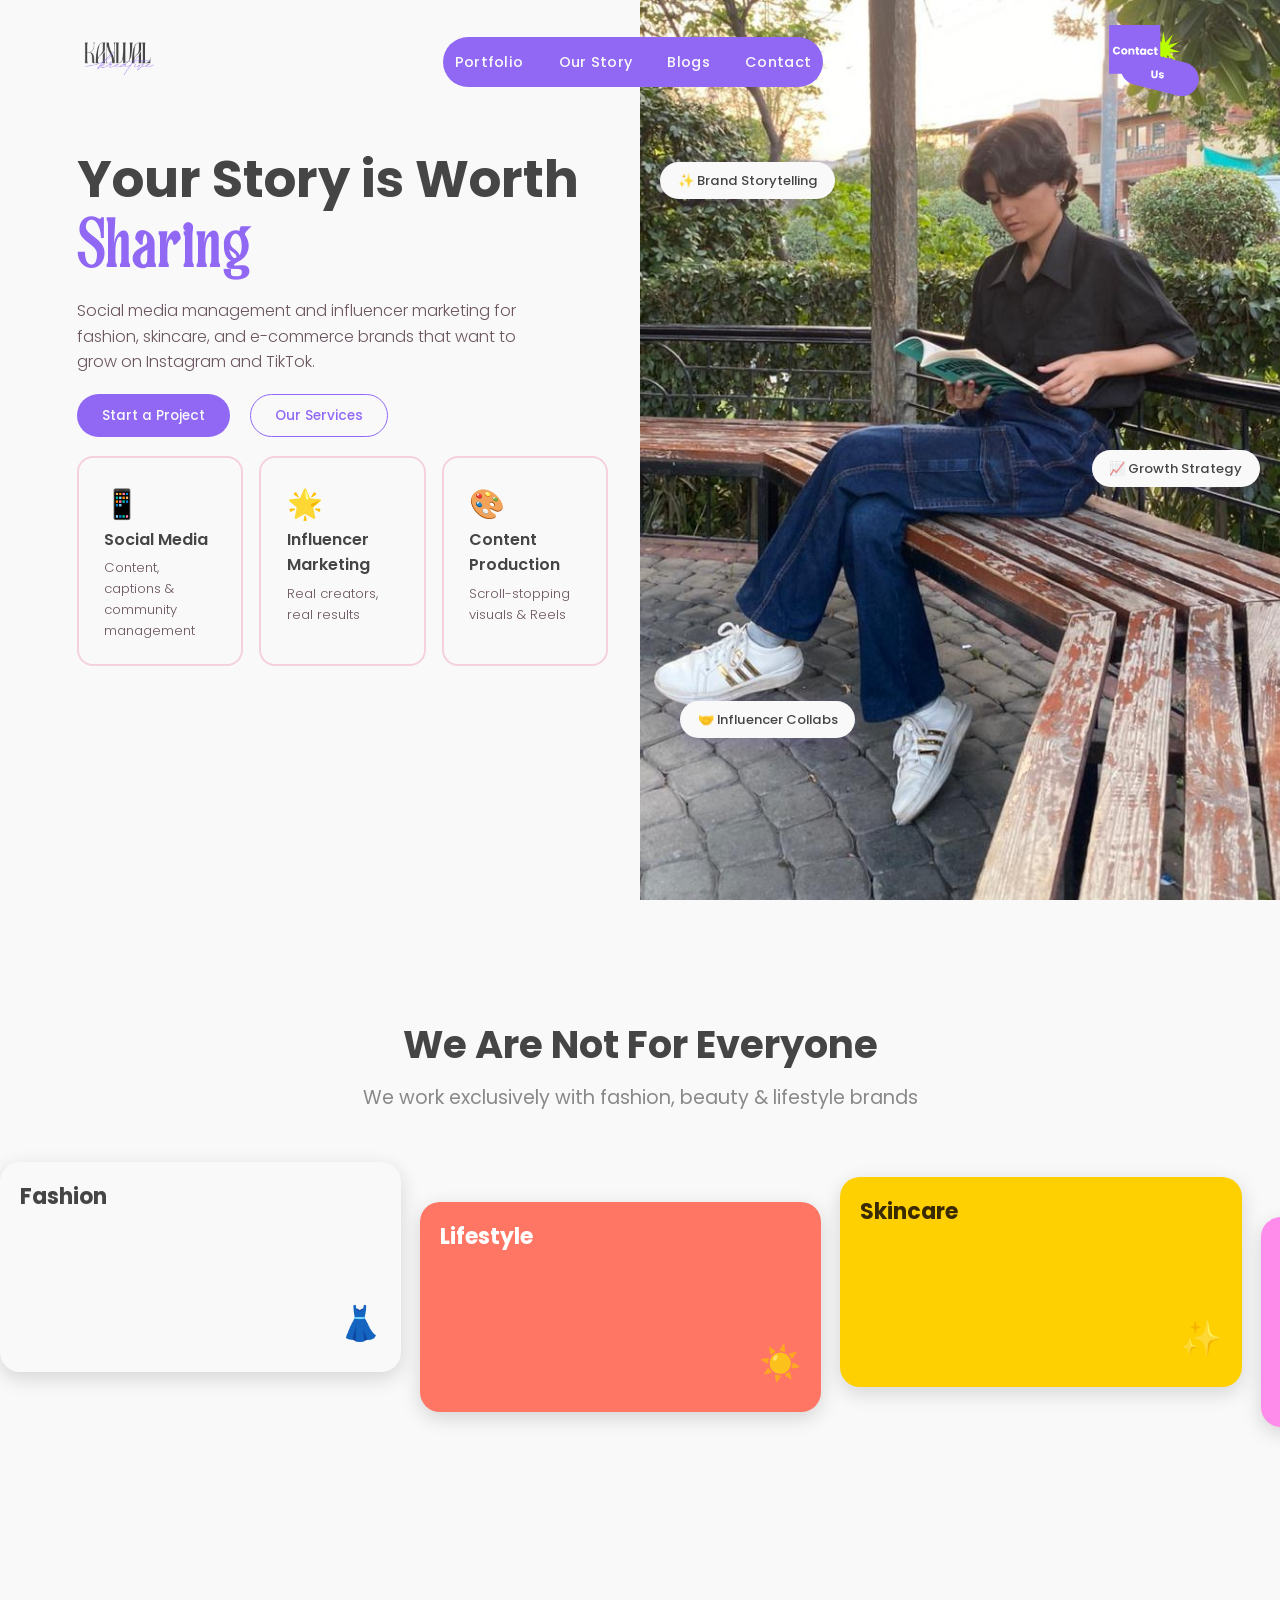
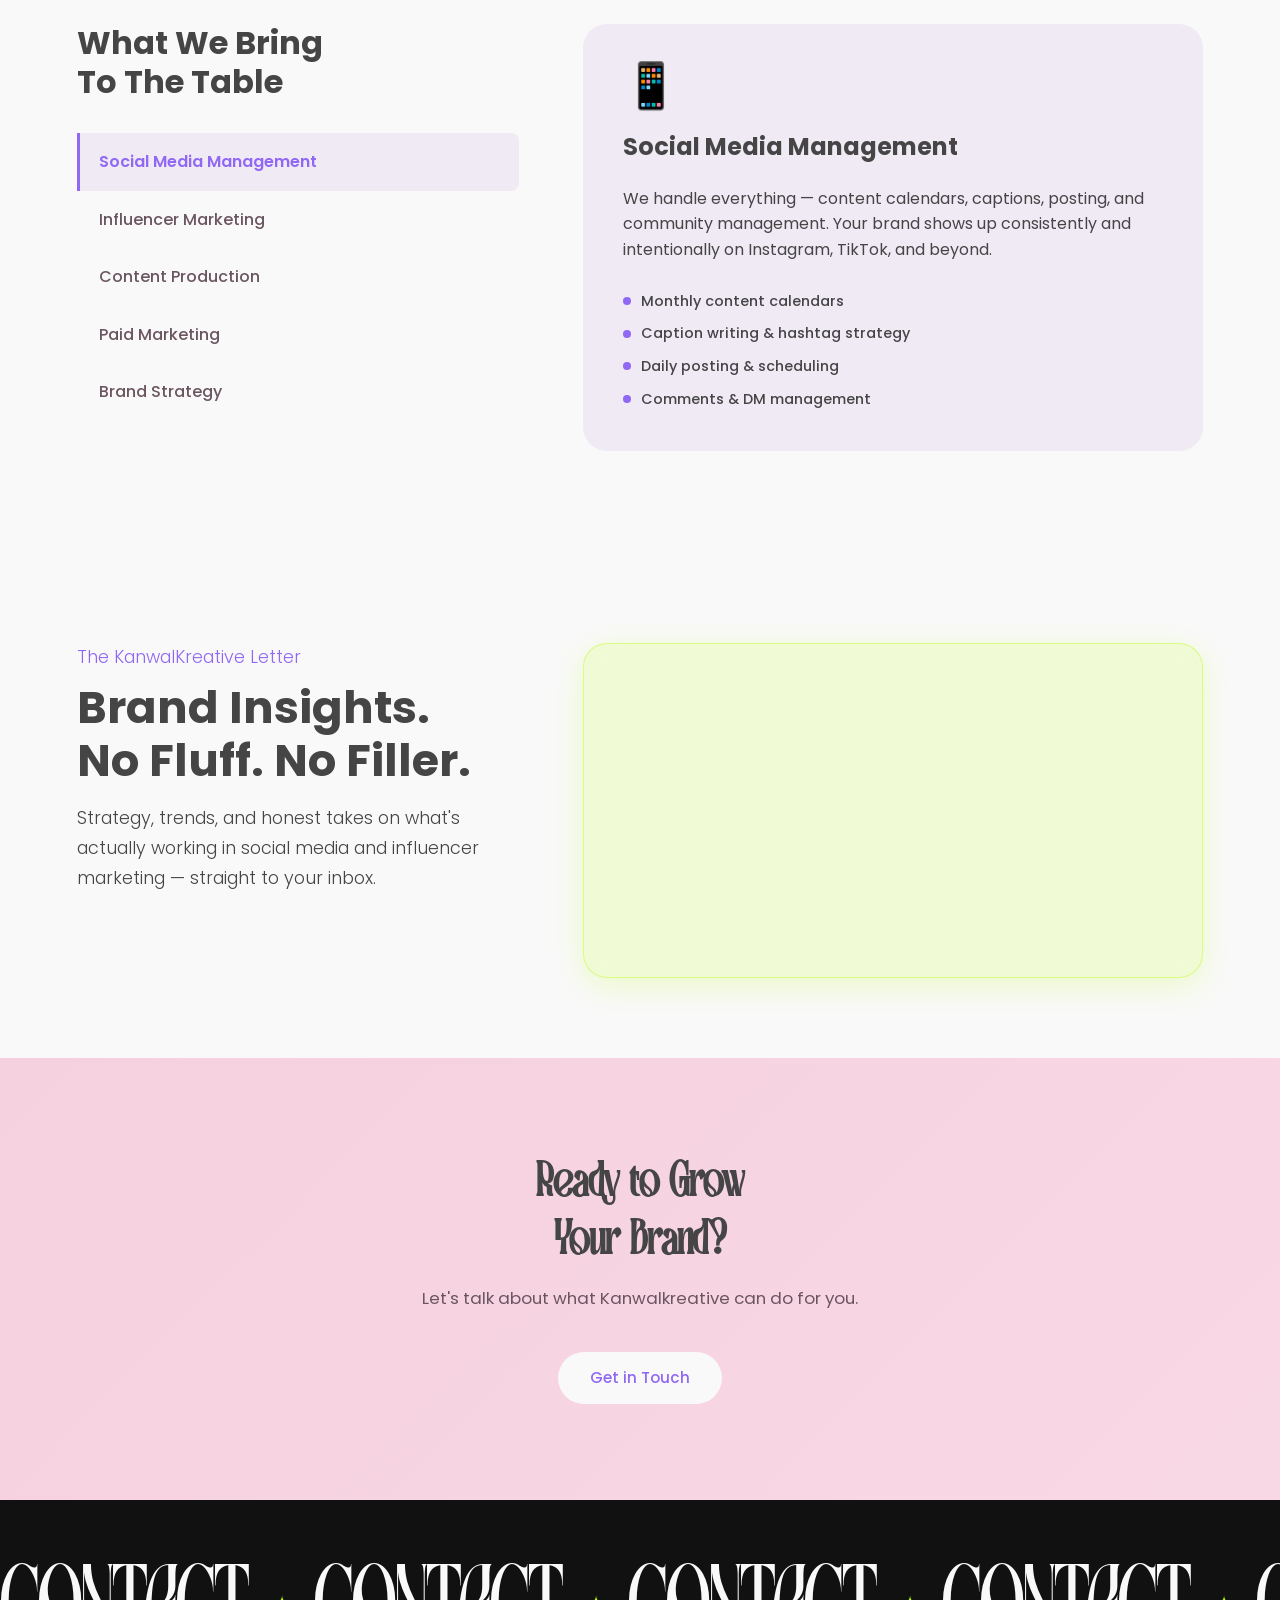
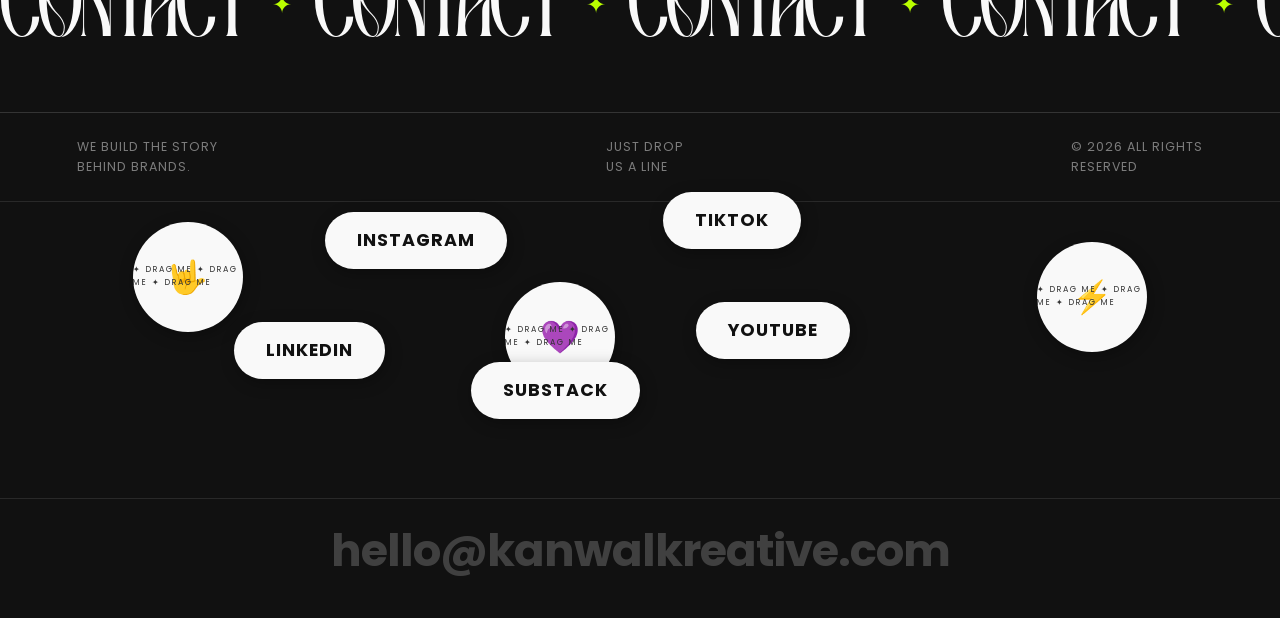
==== homepage.html @ 7fcc267e "Replace inline script with external main.js Removed inline script for handling service item clicks a" ====
<!DOCTYPE html>
<html lang="en">
<head>
  <meta charset="UTF-8" />
  <meta name="viewport" content="width=device-width, initial-scale=1.0" />
  <title>Kanwalkreative — Social Media & Influencer Marketing</title>
  <link rel="icon" type="image/svg+xml" href="kanwal favicon.svg">
  <link href="https://fonts.googleapis.com/css2?family=Poppins:wght@400;600;700&display=swap" rel="stylesheet" />
  <link href="https://fonts.googleapis.com/css2?family=Nunito:wght@400;600;700&display=swap" rel="stylesheet" />
  <link rel="stylesheet" href="style.css">
</head>
<body>

  <!-- NAV -->
  <nav>
  <a href="#" class="logo"><img src="navbarlogo2.png" alt="Kanwalkreative" style="height: 80px;"></a>
  <ul>
    <li><a href="#portfolio">Portfolio</a></li>
    <li><a href="#story">Our Story</a></li>
    <li><a href="#blogs">Blogs</a></li>
    <li><a href="#contact">Contact</a></li>
  </ul>
  <a href="#contact" class="logo-btn">
  <img src="Group 3.svg" alt="Let's Talk" style="height: 75px;">
</a>
</nav>
 <!-- HERO -->
<section class="hero">
  <div class="hero-text">
    <h1 style="font-family: 'Poppins', sans-serif;">Your Story is Worth
      <em style="font-family: 'Famog', serif; font-style: normal; color: var(--purple);">Sharing</em>
    </h1>
    <p>Social media management and influencer marketing for fashion, skincare, and e-commerce brands that want to grow on Instagram and TikTok.</p>
    <a href="#contact" class="btn-hero">Start a Project</a>
    <a href="#services" class="btn-ghost">Our Services</a>

    <!-- Feature Cards -->
    <div class="hero-cards">
      <div class="hero-card">
        <span class="hero-card-icon">📱</span>
        <h4>Social Media</h4>
        <p>Content, captions & community management</p>
      </div>
      <div class="hero-card">
        <span class="hero-card-icon">🌟</span>
        <h4>Influencer Marketing</h4>
        <p>Real creators, real results</p>
      </div>
      <div class="hero-card">
        <span class="hero-card-icon">🎨</span>
        <h4>Content Production</h4>
        <p>Scroll-stopping visuals & Reels</p>
      </div>
    </div>
  </div>

  <div class="hero-visual">
    <img src="webbannerimag.jpeg" alt="Kanwalkreative" class="hero-img">
    <div class="floating-tag tag-1">✨ Brand Storytelling</div>
    <div class="floating-tag tag-2">📈 Growth Strategy</div>
    <div class="floating-tag tag-3">🤝 Influencer Collabs</div>
  </div>
</section>
  <!-- Industries -->
<section class="industries" id="industries">
  <h2 class="ind-title">We Are Not For Everyone</h2>
  <p class="ind-sub">We work exclusively with fashion, beauty & lifestyle brands</p>
  <div class="fan">
  <div class="fan-track">
    <div class="sc s1"><div class="sc-name">Fashion</div><div class="sc-icon">👗</div></div>
    <div class="sc s2"><div class="sc-name">Lifestyle</div><div class="sc-icon">☀️</div></div>
    <div class="sc s3"><div class="sc-name">Skincare</div><div class="sc-icon">✨</div></div>
    <div class="sc s4"><div class="sc-name">DTC Brands</div><div class="sc-icon">🏷️</div></div>
    <div class="sc s5"><div class="sc-name">Haircare</div><div class="sc-icon">💇</div></div>
    <div class="sc s6"><div class="sc-name">E-Commerce</div><div class="sc-icon">🛍️</div></div>
    <div class="sc s7"><div class="sc-name">Wellness</div><div class="sc-icon">🧴</div></div>
  </div>
  <div class="fan-track" aria-hidden="true">
    <div class="sc s1"><div class="sc-name">Fashion</div><div class="sc-icon">👗</div></div>
    <div class="sc s2"><div class="sc-name">Lifestyle</div><div class="sc-icon">☀️</div></div>
    <div class="sc s3"><div class="sc-name">Skincare</div><div class="sc-icon">✨</div></div>
    <div class="sc s4"><div class="sc-name">DTC Brands</div><div class="sc-icon">🏷️</div></div>
    <div class="sc s5"><div class="sc-name">Haircare</div><div class="sc-icon">💇</div></div>
    <div class="sc s6"><div class="sc-name">E-Commerce</div><div class="sc-icon">🛍️</div></div>
    <div class="sc s7"><div class="sc-name">Wellness</div><div class="sc-icon">🧴</div></div>
  </div>
</div>
</section>
  <section class="services" id="services">
  <div class="services-inner">

    <!-- LEFT: service list -->
    <div class="srv-list">
      <h2 class="srv-heading">What We Bring<br/>To The Table</h2>
      <ul>
        <li class="srv-item active" data-target="s-social">Social Media Management</li>
        <li class="srv-item" data-target="s-influencer">Influencer Marketing</li>
        <li class="srv-item" data-target="s-content">Content Production</li>
        <li class="srv-item" data-target="s-paid">Paid Marketing</li>
        <li class="srv-item" data-target="s-strategy">Brand Strategy</li>
      </ul>
    </div>

    <!-- RIGHT: service details -->
    <div class="srv-detail-wrap">

      <div class="srv-detail active" id="s-social">
        <span class="srv-icon">📱</span>
        <h3>Social Media Management</h3>
        <p>We handle everything — content calendars, captions, posting, and community management. Your brand shows up consistently and intentionally on Instagram, TikTok, and beyond.</p>
        <ul class="srv-bullets">
          <li>Monthly content calendars</li>
          <li>Caption writing & hashtag strategy</li>
          <li>Daily posting & scheduling</li>
          <li>Comments & DM management</li>
        </ul>
      </div>

      <div class="srv-detail" id="s-influencer">
        <span class="srv-icon">🌟</span>
        <h3>Influencer Marketing</h3>
        <p>We don't just find influencers — we find the right ones. Every creator we connect you with has an engaged audience that actually buys. No vanity metrics, no wasted budget.</p>
        <ul class="srv-bullets">
          <li>Influencer research & vetting</li>
          <li>Outreach & negotiation</li>
          <li>Campaign scripting & briefing</li>
          <li>Performance tracking</li>
        </ul>
      </div>

      <div class="srv-detail" id="s-content">
        <span class="srv-icon">🎨</span>
        <h3>Content Production</h3>
        <p>Scroll-stopping visuals, Reels, and graphics — made for the platform, not just the feed. We produce content that looks like your brand and performs like a strategy.</p>
        <ul class="srv-bullets">
          <li>Reels & short-form video</li>
          <li>Graphic design & carousels</li>
          <li>Brand photography direction</li>
          <li>UGC coordination</li>
        </ul>
      </div>

      <div class="srv-detail" id="s-paid">
        <span class="srv-icon">📈</span>
        <h3>Paid Marketing</h3>
        <p>We run Meta and TikTok ads that convert — not just reach. From ad creative to targeting to reporting, every dirham you spend is working toward a result.</p>
        <ul class="srv-bullets">
          <li>Meta & TikTok ad campaigns</li>
          <li>Ad creative & copywriting</li>
          <li>Audience targeting & retargeting</li>
          <li>Monthly performance reports</li>
        </ul>
      </div>

      <div class="srv-detail" id="s-strategy">
        <span class="srv-icon">🧭</span>
        <h3>Brand Strategy</h3>
        <p>Before content, before campaigns — there's a story. We help you define your positioning, voice, and visual identity so everything you put out is building something bigger.</p>
        <ul class="srv-bullets">
          <li>Brand voice & tone guide</li>
          <li>Positioning & messaging</li>
          <li>Competitor & market research</li>
          <li>Content pillars & strategy doc</li>
        </ul>
      </div>

    </div>
  </div>
</section>

<!-- SUBSCRIBE -->
<section class="subscribe-section">
  <div class="subscribe-inner">
    <div class="subscribe-text">
      <p class="section-label" style="color: var(--purple);">The KanwalKreative Letter</p>
      <h2>Brand Insights.<br/>No Fluff. No Filler.</h2>
      <p>Strategy, trends, and honest takes on what's actually working in social media and influencer marketing — straight to your inbox.</p>
    </div>
    <div class="subscribe-embed">
      <iframe src="https://sadiazubair.substack.com/embed" 
        width="100%" 
        height="200"
        style="border: none; background: transparent; zoom: 1.15;"
        frameborder="0" 
        scrolling="no">
</iframe>
    </div>
  </div>
</section>
  <!-- CTA -->
  <section class="cta-section" id="contact">
    <h2>Ready to Grow<br/>Your Brand?</h2>
    <p>Let's talk about what Kanwalkreative can do for you.</p>
    <a href="mailto:hello@kanwalkreative.com" class="btn-primary">Get in Touch</a>
  </section>

  <!-- FOOTER -->
  <footer class="footer-new">

  <!-- Scrolling marquee heading -->
  <div class="footer-marquee">
    <div class="footer-marquee-track">
      <span>CONTACT</span><span class="star">✦</span>
      <span>CONTACT</span><span class="star">✦</span>
      <span>CONTACT</span><span class="star">✦</span>
      <span>CONTACT</span><span class="star">✦</span>
      <span>CONTACT</span><span class="star">✦</span>
      <span>CONTACT</span><span class="star">✦</span>
    </div>
  </div>

  <!-- Divider row -->
  <div class="footer-meta">
    <p>We build the story<br/>behind brands.</p>
    <p>Just drop<br/>us a line</p>
    <p>© 2026 All Rights<br/>Reserved</p>
  </div>

  <!-- Draggable stickers + social pills -->
  <div class="footer-stickers">

    <div class="sticker sticker-round drag" style="left: 5%; top: 20px;">
      <div class="sticker-ring">✦ Drag me ✦ Drag me ✦ Drag me</div>
      <span>🤟</span>
    </div>

    <div class="sticker sticker-round drag" style="left: 38%; top: 80px;">
      <div class="sticker-ring">✦ Drag me ✦ Drag me ✦ Drag me</div>
      <span>💜</span>
    </div>

    <div class="sticker sticker-round drag" style="right: 5%; top: 40px;">
      <div class="sticker-ring">✦ Drag me ✦ Drag me ✦ Drag me</div>
      <span>⚡</span>
    </div>

    <div class="sticker sticker-pill drag" style="left: 22%; top: 10px;">Instagram</div>
    <div class="sticker sticker-pill drag" style="left: 52%; top: -10px;">TikTok</div>
    <div class="sticker sticker-pill drag" style="left: 14%; top: 120px;">LinkedIn</div>
    <div class="sticker sticker-pill drag" style="left: 55%; top: 100px;">YouTube</div>
    <div class="sticker sticker-pill drag" style="left: 35%; top: 160px;">Substack</div>

  </div>

  <!-- Big email -->
  <div class="footer-email">
    <a href="mailto:hello@kanwalkreative.com">hello@kanwalkreative.com</a>
  </div>

</footer>

</body>
 <script src="main.js"></script>
</body>
</html>
---- style.css ----
@font-face {
  font-family: 'Famog';
  src: url('famogdemoregular-q2mov.otf') format('opentype');
}

@font-face {
  font-family: 'Beautifully';
  src: url('Beautiful-BF67a07d54ccbeb.otf') format('opentype');
}
*, *::before, *::after { box-sizing: border-box; margin: 0; padding: 0; }

    :root {
  --purple:  #9068f4;
  --white:   #f9f9f9;
  --black:   #454546;
  --green:   #baff00;
  --orange:  #ff7665;
  --pink:    #ff8ceb;
  --yellow:  #fecf01;
  --blush:   #f5d0de;
  --mid:     #6B5560;
  --ink:     #454546;
  --mist: #f0eaf5;
}

    html { scroll-behavior: smooth; }

    body {
      font-family: 'Poppins', sans-serif;
      background: var(--white);
      color: var(--ink);
      font-size: 16px;
      line-height: 1.6;
    }

    /* NAV */
  nav {
  background: transparent;
  backdrop-filter: none;
  border-bottom: none;
  position: absolute;
  width: 100%;
  z-index: 100;
  display: flex;
  align-items: center;
  justify-content: space-between;
  padding: 1rem 6vw;
}
  nav ul {
  list-style: none;
  display: flex;
  gap: 2.2rem;
  background: var(--purple);
  border:none;
  border-radius: 999px;
  padding: 12px 12px;
}
    nav ul a {
      text-decoration: none;
      color: var(--white);
      font-size: 0.9rem;
      font-weight: 500;
      letter-spacing: 0.3px;
      transition: color 0.2s;
    }

    nav ul a:hover { color: var(--green); }

    .btn-primary {
      display: inline-block;
      background: var(--white);
      color: var(--purple);
      padding: 0.85rem 2rem;
      border-radius: 100px;
      text-decoration: none;
      font-weight: 500;
      font-size: 0.95rem;
      transition: transform 0.2s, opacity 0.2s;
    }

    .btn-primary:hover { transform: translateY(-2px); opacity: 0.9; }
.logo-btn {
  display: inline-flex;
  align-items: center;
  text-decoration: none;
}
    .logo {
      font-family: 'Famog', serif;
      font-size: 1.5rem;
      color: var(--ink);
      text-decoration: none;
      letter-spacing: -0.5px;
    }

    .logo span { color:var(--purple); }

    /* HERO */
    .hero {
  min-height: 100vh;
  height: auto;
  display: grid;
  grid-template-columns: 1fr 1fr;
  align-items: start;
  gap: 0;
 padding: 0;
  overflow: visible;
}
.hero-text {
  padding-top: 150px;
  padding-bottom: 1rem;
  padding-right: 2rem;
  padding-left: 6vw;
}
    .hero-text h1 {
      font-family: 'Poppins', sans-serif;
      font-size: clamp(2.2rem, 4vw, 3.5rem);
      line-height: 1.15;
      margin-bottom: 0.8rem;
    }

    .hero-text h1 em {
      font-style: Regular;
      color: var(--purple);
      font-size: 1.3em;
      letter-spacing: 4px;
    }

    .hero-text p {
      color: var(--mid);
      font-size: 1rem;
      max-width: 440px;
      margin-bottom: 1.2rem;
      font-weight: 300;
    }
.btn-hero {
  display: inline-block;
  background: var(--purple);
  color: var(--white);
  padding: 0.6rem 1.5rem;
  border-radius: 100px;
  text-decoration: none;
  font-weight: 500;
  font-size: 0.85rem;
  transition: transform 0.2s, opacity 0.2s;
  border: 1.5px solid transparent;
}

.btn-hero:hover {
  background: var(--white);
  color: var(--purple);
  border: 1.5px solid var(--purple);
  opacity: 1;
}

    .btn-ghost {
      display: inline-block;
      border: 1.5px solid var(--purple);
      color: var(--purple);
      padding: 0.6rem 1.5rem;
      border-radius: 100px;
      text-decoration: none;
      font-weight: 500;
      font-size: 0.85rem;
      margin-left: 1rem;
      transition: background 0.2s, color 0.2s;
    }

    .btn-ghost:hover { background: var(--purple); color: var(--white); }

    .hero-visual {
  position: relative;
  max-height: 100vh;
  overflow: hidden;
  align-self: stretch;
}
.hero-img {
  width: 100%;
  height: 100%;
  object-fit: cover;
  object-position: center top;
  display: block;
}
/* Hero Cards */
.hero-cards {
  display: flex;
  gap: 1rem;
  margin-top: 1.2rem;
  flex-wrap: wrap;
}

.hero-card {
  background: var(--white);
  border: 2px solid var(--blush);
  border-radius: 16px;
  padding: 1.4rem 1.6rem;
  flex: 1;
  min-width: 150px;
  transition: transform 0.2s, box-shadow 0.2s;
}
.hero-card:hover {
  transform: translateY(-4px);
  box-shadow: 0 8px 24px rgba(144,104,244,0.15);
}

.hero-card-icon {
  font-size: 1.8rem;
  margin-bottom: 0.6rem;
}

.hero-card h4 {
  font-size: 1rem;
  font-weight: 600;
  color: var(--ink);
  margin-bottom: 0.3rem;
}

.hero-card p {
  font-size: 0.82rem;
  color: var(--mid);
  font-weight: 300;
  margin: 0;
}

    /* Industries */
.industries {
  background: var(-white); 
  padding: 90px 0 30px;
  text-align: center;
 overflow: visible;
}

.ind-label {
  font-size: 25px;
  font-family: 'Poppins';
  letter-spacing: 3px;
  text-transform: uppercase;
  color: var(--black);
  margin-bottom: 0;
}

.ind-title {
  font-family: 'Poppins', sans-serif;
  font-size: clamp(1.8rem, 3vw, 2.6rem);
  font-weight: 700;
  color: var(--black);
  margin-top: 1.5rem;
}

.ind-sub {
  font-size: 1.2rem;
  color: rgba(0, 0, 0, 0.45);
  margin-top: 0.5rem;
}

.fan {
  overflow: hidden;
  display: flex;
  flex-direction: row;
  align-items: flex-start;
  padding: 1rem 0 3rem;
  margin: 2rem 0;
  min-height: 320px;
}

.fan-track {
  display: flex;
  flex-direction: row;
  gap: 1.2rem;
  width: max-content;
  animation: marquee 20s linear infinite;
}

.fan:hover .fan-track { animation-play-state: paused; }

@keyframes marquee {
  0%   { transform: translateX(0); }
  100% { transform: translateX(-50%); }
}

.sc {
  width: calc(33.333vw - 1.6rem);
  height: 210px;
  border-radius: 20px;
  padding: 22px 20px;
  display: flex;
  flex-direction: column;
  justify-content: space-between;
  align-items: flex-start;
  flex-shrink: 0;
  box-shadow: 0 6px 20px rgba(0,0,0,0.15);
  transition: box-shadow 0.2s;
}

.sc-name {
  font-size: 22px;
  font-weight: 700;
  line-height: 1.2;
  font-family: 'Poppins';
  text-align: left;
}

.sc-icon { font-size: 34px; align-self: flex-end; }
.icon-center { align-self: flex-end; }
.icon-right  { align-self: flex-end; }

.s1 { background: var(--white);  color: #454546;  transform: translateY(0px);  }
.s2 { background: var(--orange); color: #fff;     transform: translateY(40px); }
.s3 { background: var(--yellow); color: #3a2a00;  transform: translateY(15px); }
.s4 { background: var(--pink);   color: #4a0035;  transform: translateY(55px); }
.s5 { background: var(--green);  color: #263900;  transform: translateY(20px); }
.s6 { background: var(--white);  color: #3a2a00;  transform: translateY(45px); }
.s7 { background: var(--black);  color: #f9f9f9;  transform: translateY(30px); }

/* SERVICES */
.services {
  padding: 6rem 6vw;
  background: var(--white);
}

.services-inner {
  display: grid;
  grid-template-columns: 1fr 1.4fr;
  gap: 4rem;
  align-items: start;
}

.srv-heading {
  font-family: 'Poppins', sans-serif;
  font-size: clamp(1.6rem, 2.5vw, 2.2rem);
  font-weight: 700;
  color: var(--ink);
  line-height: 1.2;
  margin-bottom: 2rem;
}

.srv-list ul {
  list-style: none;
  display: flex;
  flex-direction: column;
  gap: 0;
}

.srv-item {
  font-size: 1rem;
  font-weight: 500;
  font-family: 'Poppins', sans-serif;
  color: var(--mid);
  padding: 1rem 1.2rem;
  border-left: 3px solid transparent;
  cursor: pointer;
  transition: all 0.2s;
  border-radius: 0 8px 8px 0;
}

.srv-item:hover {
  color: var(--purple);
  background: var(--mist);
}

.srv-item.active {
  color: var(--purple);
  border-left: 3px solid var(--purple);
  background: var(--mist);
  font-weight: 600;
}

/* RIGHT PANEL */
.srv-detail-wrap {
  position: relative;
  min-height: 380px;
}

.srv-detail {
  display: none;
  flex-direction: column;
  gap: 1.2rem;
  background: var(--mist);
  border-radius: 24px;
  padding: 2.5rem;
  animation: fadeIn 0.3s ease;
}

.srv-detail.active {
  display: flex;
}

@keyframes fadeIn {
  from { opacity: 0; transform: translateY(8px); }
  to   { opacity: 1; transform: translateY(0); }
}

.srv-icon {
  font-size: 2.8rem;
  line-height: 1;
}

.srv-detail h3 {
  font-family: 'Poppins', sans-serif;
  font-size: 1.5rem;
  font-weight: 700;
  color: var(--ink);
}

.srv-bullets {
  list-style: none;
  display: flex;
  flex-direction: column;
  gap: 0.6rem;
  margin-top: 0.5rem;
}

.srv-bullets li {
  font-size: 0.9rem;
  color: var(--ink);
  font-weight: 500;
  display: flex;
  align-items: center;
  gap: 0.6rem;
}

.srv-bullets li::before {
  content: '';
  width: 8px;
  height: 8px;
  border-radius: 50%;
  background: var(--purple);
  flex-shrink: 0;
}
/* SUBSCRIBE */
.subscribe-section {
  background: var(--white);
  padding: 6rem 6vw 5rem;
}

.subscribe-inner {
  display: grid;
  grid-template-columns: 1fr 1.4fr;
  gap: 4rem;
  align-items: flex-start;
}
.subscribe-text h2 {
  font-family: 'Poppins', sans-serif;
  font-size: clamp(2.2rem, 3.5vw, 3rem);
  font-weight: 700;
  color: var(--black);
  line-height: 1.2;
  margin: 0.5rem 0 1rem;
}

.subscribe-text p {
  color: var(--black);
  font-size: 1.1rem;
  max-width: 420px;
  font-weight: 300;
  line-height: 1.7;
}

.subscribe-form {
  display: flex;
  gap: 0;
  flex-shrink: 0;
  background: rgba(186, 255, 0, 0.15);
  backdrop-filter: blur(12px);
  -webkit-backdrop-filter: blur(12px);
  border: 1.5px solid rgba(186, 255, 0, 0.4);
  border-radius: 100px;
  padding: 8px;
  box-shadow: 0 8px 32px rgba(186, 255, 0, 0.2);
}

.subscribe-form input {
 padding: 1.4rem 2.2rem;
  border-radius: 100px;
  border: none;
  outline: none;
  font-family: 'Poppins', sans-serif;
  font-size: 1.05rem;
  width: 500px;
  background: transparent;
  color: var(--ink);
}

.subscribe-form input::placeholder {
  color: rgba(0, 0, 0, 0.4);
}

.subscribe-form button {
  padding: 1.4rem 2.8rem;
  border-radius: 100px;
  border: none;
  background: var(--purple);
  color: var(--white);
  font-family: 'Poppins', sans-serif;
   font-size: 1.05rem;
  font-weight: 600;
  cursor: pointer;
  transition: background 0.2s, color 0.2s;
  white-space: nowrap;
}

.subscribe-form button:hover {
  background: var(--ink);
  color: var(--white);
}
.subscribe-embed {
  background: rgba(186, 255, 0, 0.15);
  backdrop-filter: blur(12px);
  -webkit-backdrop-filter: blur(12px);
  border: 1.5px solid rgba(186, 255, 0, 0.4);
  border-radius: 24px;
  padding: 3rem;
  box-shadow: 0 8px 32px rgba(186, 255, 0, 0.2);
}
@media (max-width: 768px) {
  .subscribe-inner { flex-direction: column; }
  .subscribe-form { width: 100%; flex-direction: column; gap: 0.8rem; }
  .subscribe-form input { 
     padding: 1.1rem 1.8rem;
      width: 380px;
     font-size: 1rem;
    border-radius: 100px; 
    border-right: 1.5px solid rgba(255,255,255,0.15);
    width: 100%; 
  }
  .subscribe-form button { border-radius: 100px;
                         padding: 1.1rem 2.4rem;
  font-size: 1rem;}
}
/* responsive */
@media (max-width: 768px) {
  .services-inner {
    grid-template-columns: 1fr;
    gap: 2rem;
  }
}


    /* CTA */
    .cta-section {
      padding: 6rem 6vw;
      text-align: center;
      background: linear-gradient(135deg, var(--blush) 0%, #f9d8e6 100%);
    }

    .cta-section h2 {
      font-family: 'Famog', serif;
      font-size: clamp(2rem, 4vw, 3rem);
      margin-bottom: 1rem;
      line-height: 1.2;
    }

    .cta-section p {
      color: var(--mid);
      margin-bottom: 2.5rem;
      font-size: 1.05rem;
    }

    /* FOOTER */
    /* FOOTER NEW */
.footer-new {
  background: #111;
  color: var(--white);
  padding: 0 0 2rem;
  overflow: hidden;
  user-select: none;
}

/* Marquee */
.footer-marquee {
  overflow: hidden;
  border-bottom: 1px solid rgba(255,255,255,0.15);
  padding: 1.5rem 0;
}

.footer-marquee-track {
  display: flex;
  gap: 1.5rem;
  width: max-content;
  animation: marquee 18s linear infinite;
  font-family: 'Famog', serif;
  font-size: clamp(3rem, 8vw, 7rem);
  letter-spacing: -2px;
  color: var(--white);
  align-items: center;
}

.footer-marquee-track .star {
  font-size: 1.5rem;
  color: var(--green);
}

/* Meta row */
.footer-meta {
  display: flex;
  justify-content: space-between;
  padding: 1.5rem 6vw;
  border-bottom: 1px solid rgba(255,255,255,0.1);
  font-size: 0.78rem;
  text-transform: uppercase;
  letter-spacing: 1px;
  color: rgba(255,255,255,0.45);
  line-height: 1.6;
}

/* Sticker area */
.footer-stickers {
  position: relative;
  height: 280px;
  margin: 0 6vw;
}

/* Draggable base */
.drag { cursor: grab; position: absolute; }
.drag:active { cursor: grabbing; }

/* Round stickers */
.sticker-round {
  width: 110px;
  height: 110px;
  background: var(--white);
  border-radius: 50%;
  display: flex;
  align-items: center;
  justify-content: center;
  font-size: 2rem;
  position: absolute;
  box-shadow: 2px 4px 16px rgba(0,0,0,0.3);
}

.sticker-ring {
  position: absolute;
  width: 100%;
  height: 100%;
  border-radius: 50%;
  font-size: 0.5rem;
  letter-spacing: 2px;
  text-transform: uppercase;
  color: #333;
  animation: spin 8s linear infinite;
  display: flex;
  align-items: center;
  justify-content: center;
}

@keyframes spin {
  from { transform: rotate(0deg); }
  to   { transform: rotate(360deg); }
}

/* Pill stickers */
.sticker-pill {
  background: var(--white);
  color: #111;
  padding: 0.9rem 2rem;
  border-radius: 100px;
  font-family: 'Poppins', sans-serif;
  font-size: 1.1rem;
  font-weight: 700;
  text-transform: uppercase;
  letter-spacing: 1px;
  box-shadow: 2px 4px 16px rgba(0,0,0,0.3);
  white-space: nowrap;
}

/* Big email */
.footer-email {
  text-align: center;
  padding: 1rem 6vw 0;
  border-top: 1px solid rgba(255,255,255,0.1);
  margin-top: 1rem;
}

.footer-email a {
  font-family: 'Poppins', sans-serif;
  font-size: clamp(1.2rem, 3.5vw, 2.8rem);
  font-weight: 700;
  color: rgba(255,255,255,0.2);
  text-decoration: none;
  letter-spacing: -1px;
  transition: color 0.3s;
}

.footer-email a:hover { color: var(--green); }
    /* RESPONSIVE */
    @media (max-width: 768px) {
      .hero { grid-template-columns: 1fr; text-align: center; padding-top: 3rem; }
      .hero-text p { max-width: 100%; }
      .hero-visual { display: none; }
      nav ul { display: none; }
      footer { flex-direction: column; gap: 0.5rem; text-align: center; }
    }
/* Floating Tags */
.floating-tag {
  position: absolute;
  background: var(--white);
  border-radius: 100px;
  padding: 0.5rem 1.1rem;
  font-size: 0.82rem;
  font-weight: 500;
  color: var(--ink);
  box-shadow: 0 4px 20px rgba(144,104,244,0.18);
  white-space: nowrap;
  animation: floatTag 3s ease-in-out infinite;
}
.tag-1 { top: 18%; left: 20px; animation-delay: 0s; }
.tag-2 { top: 50%; right: 20px; left: auto; animation-delay: 1s; }
.tag-3 { bottom: 18%; left: 40px; animation-delay: 2s; }

@keyframes floatTag {
  0%, 100% { transform: translateY(0); }
  50% { transform: translateY(-8px); }
}
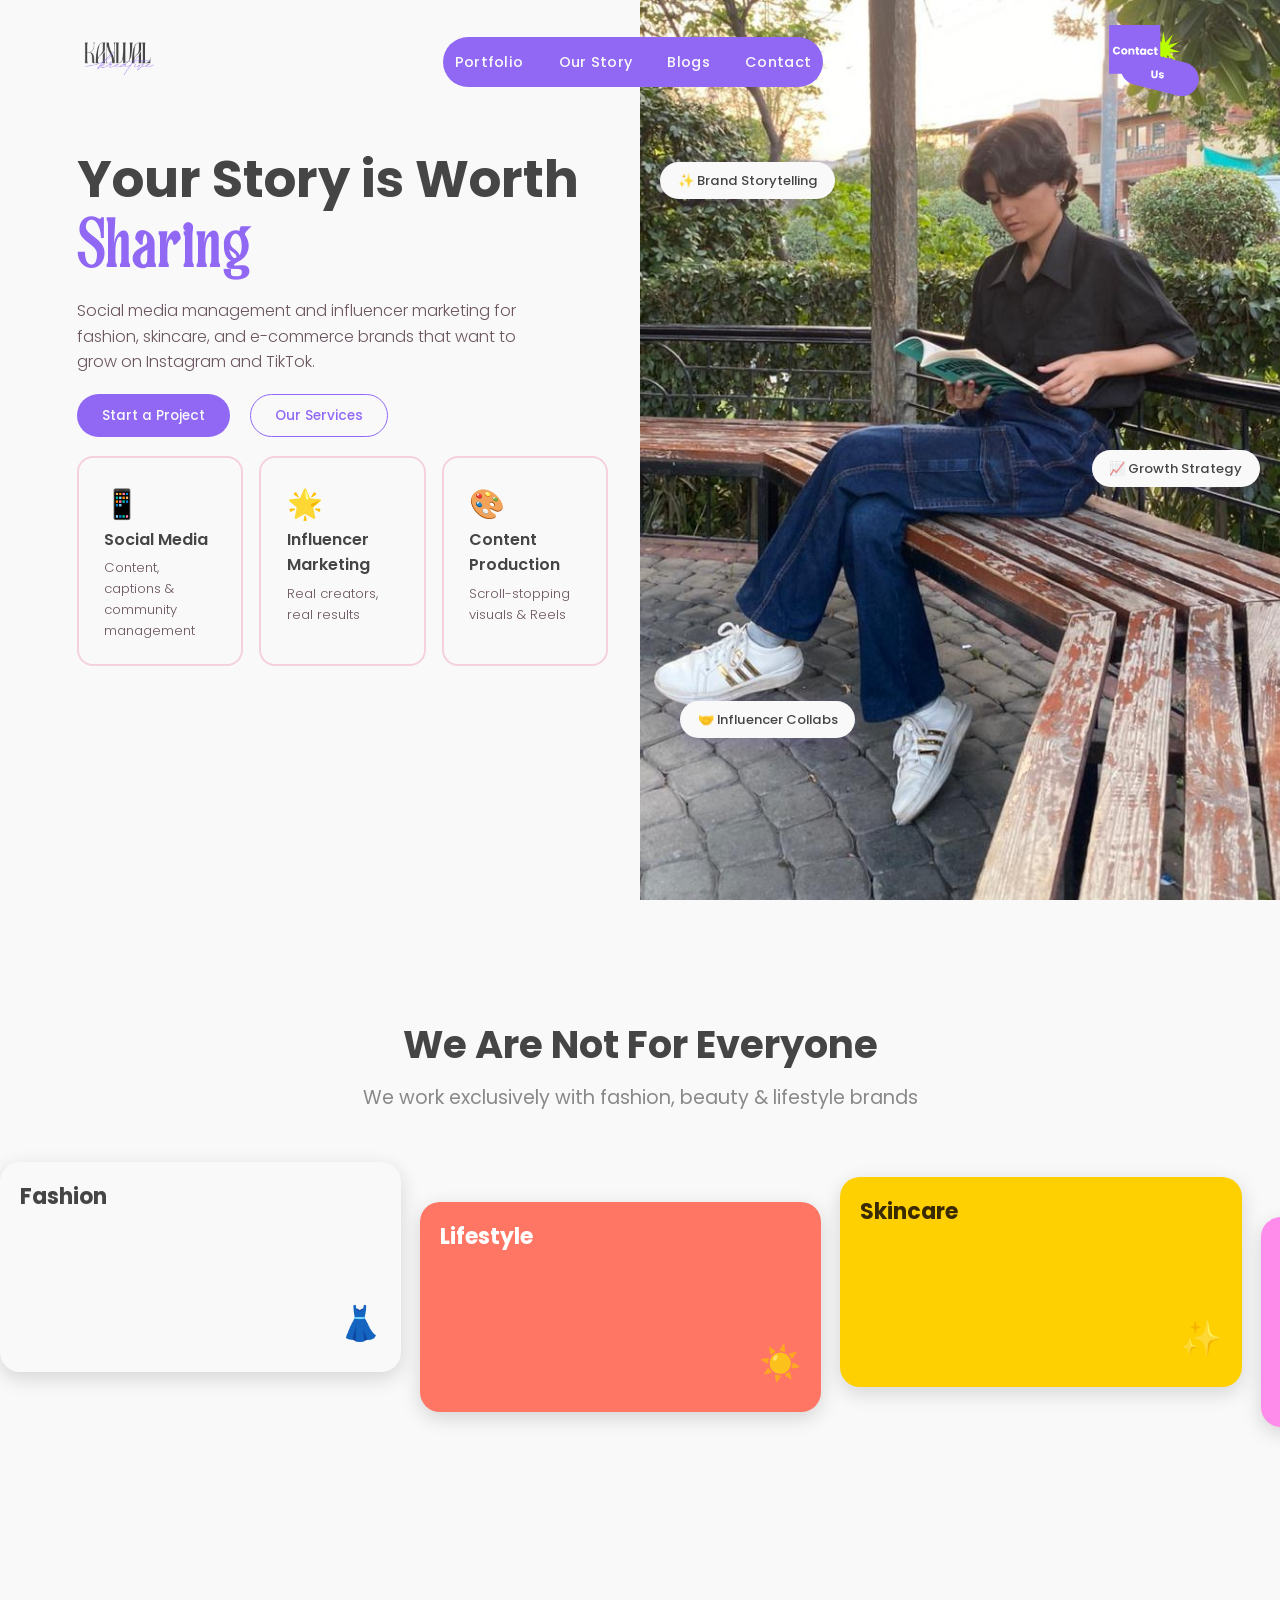
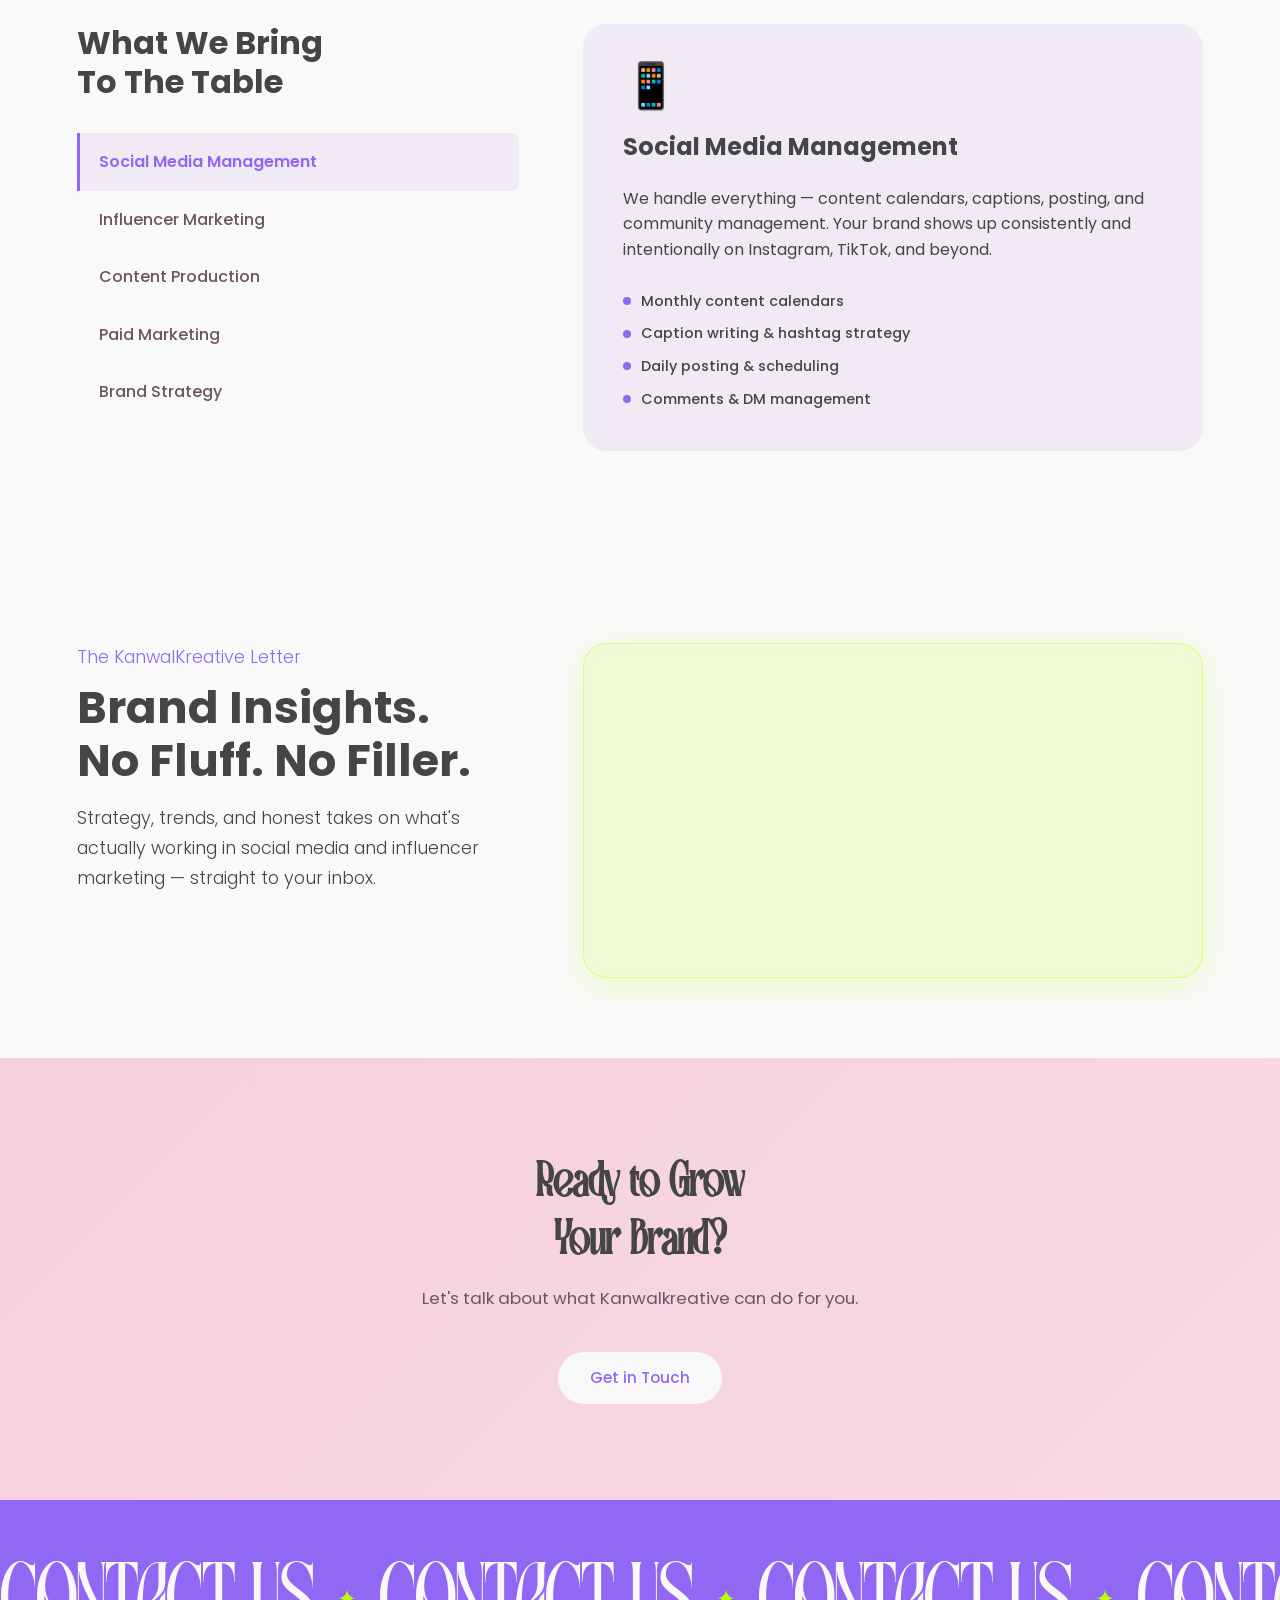
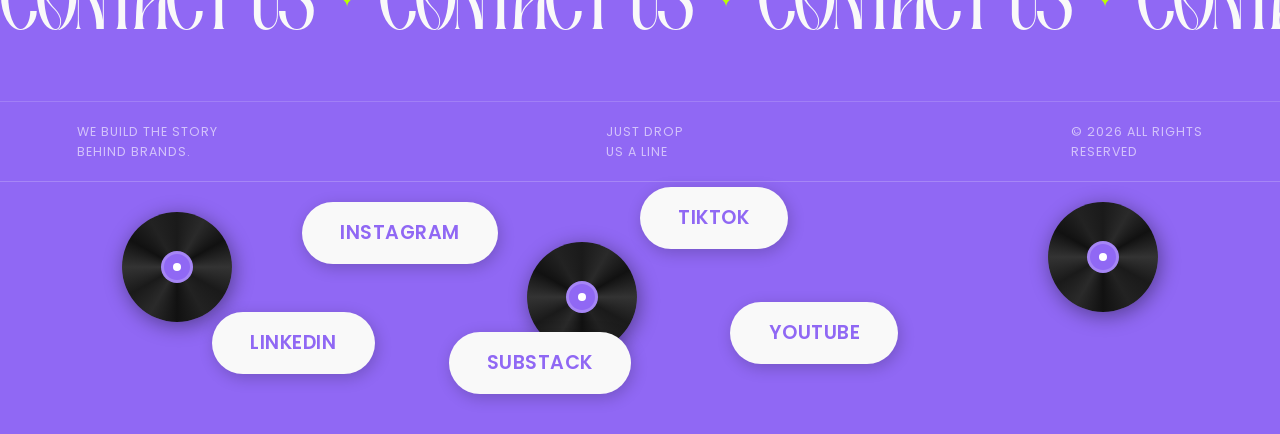
==== commit 4000a648: "Revise footer content and remove unnecessary elements Updated footer marquee and removed draggable s" ====
--- a/homepage.html
+++ b/homepage.html
@@ -197,54 +197,33 @@
   <!-- FOOTER -->
   <footer class="footer-new">
 
-  <!-- Scrolling marquee heading -->
   <div class="footer-marquee">
     <div class="footer-marquee-track">
-      <span>CONTACT</span><span class="star">✦</span>
-      <span>CONTACT</span><span class="star">✦</span>
-      <span>CONTACT</span><span class="star">✦</span>
-      <span>CONTACT</span><span class="star">✦</span>
-      <span>CONTACT</span><span class="star">✦</span>
-      <span>CONTACT</span><span class="star">✦</span>
-    </div>
-  </div>
-
-  <!-- Divider row -->
+      <span>CONTACT US</span><span class="star">✦</span>
+      <span>CONTACT US</span><span class="star">✦</span>
+      <span>CONTACT US</span><span class="star">✦</span>
+      <span>CONTACT US</span><span class="star">✦</span>
+    </div>
+  </div>
+
   <div class="footer-meta">
     <p>We build the story<br/>behind brands.</p>
     <p>Just drop<br/>us a line</p>
     <p>© 2026 All Rights<br/>Reserved</p>
   </div>
 
-  <!-- Draggable stickers + social pills -->
   <div class="footer-stickers">
 
-    <div class="sticker sticker-round drag" style="left: 5%; top: 20px;">
-      <div class="sticker-ring">✦ Drag me ✦ Drag me ✦ Drag me</div>
-      <span>🤟</span>
-    </div>
-
-    <div class="sticker sticker-round drag" style="left: 38%; top: 80px;">
-      <div class="sticker-ring">✦ Drag me ✦ Drag me ✦ Drag me</div>
-      <span>💜</span>
-    </div>
-
-    <div class="sticker sticker-round drag" style="right: 5%; top: 40px;">
-      <div class="sticker-ring">✦ Drag me ✦ Drag me ✦ Drag me</div>
-      <span>⚡</span>
-    </div>
-
-    <div class="sticker sticker-pill drag" style="left: 22%; top: 10px;">Instagram</div>
-    <div class="sticker sticker-pill drag" style="left: 52%; top: -10px;">TikTok</div>
-    <div class="sticker sticker-pill drag" style="left: 14%; top: 120px;">LinkedIn</div>
-    <div class="sticker sticker-pill drag" style="left: 55%; top: 100px;">YouTube</div>
-    <div class="sticker sticker-pill drag" style="left: 35%; top: 160px;">Substack</div>
-
-  </div>
-
-  <!-- Big email -->
-  <div class="footer-email">
-    <a href="mailto:hello@kanwalkreative.com">hello@kanwalkreative.com</a>
+    <div class="sticker sticker-round drag" style="left: 4%; top: 30px;"></div>
+    <div class="sticker sticker-round drag" style="left: 40%; top: 60px;"></div>
+    <div class="sticker sticker-round drag" style="right: 4%; top: 20px;"></div>
+
+    <a href="https://instagram.com/kanwalkreative" target="_blank" class="sticker sticker-pill drag" style="left: 20%; top: 20px;">Instagram</a>
+    <a href="https://tiktok.com/@kanwalkreative" target="_blank" class="sticker sticker-pill drag" style="left: 50%; top: 5px;">TikTok</a>
+    <a href="https://linkedin.com/company/kanwalkreative" target="_blank" class="sticker sticker-pill drag" style="left: 12%; top: 130px;">LinkedIn</a>
+    <a href="https://youtube.com/@kanwalkreative" target="_blank" class="sticker sticker-pill drag" style="left: 58%; top: 120px;">YouTube</a>
+    <a href="https://kanwalkreative.substack.com" target="_blank" class="sticker sticker-pill drag" style="left: 33%; top: 150px;">Substack</a>
+
   </div>
 
 </footer>
--- a/style.css
+++ b/style.css
@@ -558,7 +558,7 @@
     /* FOOTER */
     /* FOOTER NEW */
 .footer-new {
-  background: #111;
+  background: var(--purple);
   color: var(--white);
   padding: 0 0 2rem;
   overflow: hidden;
@@ -578,7 +578,7 @@
   width: max-content;
   animation: marquee 18s linear infinite;
   font-family: 'Famog', serif;
-  font-size: clamp(3rem, 8vw, 7rem);
+  font-size: clamp(3rem, 8vw, 6rem);
   letter-spacing: -2px;
   color: var(--white);
   align-items: center;
@@ -593,56 +593,69 @@
 .footer-meta {
   display: flex;
   justify-content: space-between;
-  padding: 1.5rem 6vw;
-  border-bottom: 1px solid rgba(255,255,255,0.1);
+  padding: 1.2rem 6vw;
+  border-bottom: 1px solid rgba(255,255,255,0.2);
   font-size: 0.78rem;
   text-transform: uppercase;
   letter-spacing: 1px;
-  color: rgba(255,255,255,0.45);
+  color: rgba(255,255,255,0.6);
   line-height: 1.6;
 }
 
 /* Sticker area */
 .footer-stickers {
   position: relative;
-  height: 280px;
+  height: 220px;
   margin: 0 6vw;
 }
 
-/* Draggable base */
 .drag { cursor: grab; position: absolute; }
 .drag:active { cursor: grabbing; }
 
-/* Round stickers */
+/* Vinyl sticker */
 .sticker-round {
   width: 110px;
   height: 110px;
-  background: var(--white);
   border-radius: 50%;
   display: flex;
   align-items: center;
   justify-content: center;
-  font-size: 2rem;
   position: absolute;
-  box-shadow: 2px 4px 16px rgba(0,0,0,0.3);
-}
-
-.sticker-ring {
+  box-shadow: 2px 4px 20px rgba(0,0,0,0.4);
+  background: conic-gradient(
+    #1a1a1a 0deg, #2a2a2a 30deg,
+    #111 60deg, #333 90deg,
+    #1a1a1a 120deg, #222 150deg,
+    #111 180deg, #2a2a2a 210deg,
+    #1a1a1a 240deg, #333 270deg,
+    #111 300deg, #222 330deg,
+    #1a1a1a 360deg
+  );
+  animation: vinyl-spin 4s linear infinite;
+}
+
+.sticker-round::before {
+  content: '';
   position: absolute;
-  width: 100%;
-  height: 100%;
+  width: 32px;
+  height: 32px;
   border-radius: 50%;
-  font-size: 0.5rem;
-  letter-spacing: 2px;
-  text-transform: uppercase;
-  color: #333;
-  animation: spin 8s linear infinite;
-  display: flex;
-  align-items: center;
-  justify-content: center;
-}
-
-@keyframes spin {
+  background: var(--purple);
+  border: 3px solid rgba(255,255,255,0.2);
+  z-index: 2;
+}
+
+.sticker-round::after {
+  content: '';
+  position: absolute;
+  width: 8px;
+  height: 8px;
+  border-radius: 50%;
+  background: #fff;
+  z-index: 3;
+}
+
+@keyframes vinyl-spin {
   from { transform: rotate(0deg); }
   to   { transform: rotate(360deg); }
 }
@@ -650,37 +663,23 @@
 /* Pill stickers */
 .sticker-pill {
   background: var(--white);
-  color: #111;
-  padding: 0.9rem 2rem;
+  color: var(--purple);
+  padding: 1rem 2.4rem;
   border-radius: 100px;
   font-family: 'Poppins', sans-serif;
-  font-size: 1.1rem;
-  font-weight: 700;
+  font-size: 1.2rem;
+  font-weight: 600;
   text-transform: uppercase;
-  letter-spacing: 1px;
-  box-shadow: 2px 4px 16px rgba(0,0,0,0.3);
+  letter-spacing: 0.5px;
+  box-shadow: 2px 4px 16px rgba(0,0,0,0.2);
   white-space: nowrap;
-}
-
-/* Big email */
-.footer-email {
-  text-align: center;
-  padding: 1rem 6vw 0;
-  border-top: 1px solid rgba(255,255,255,0.1);
-  margin-top: 1rem;
-}
-
-.footer-email a {
-  font-family: 'Poppins', sans-serif;
-  font-size: clamp(1.2rem, 3.5vw, 2.8rem);
-  font-weight: 700;
-  color: rgba(255,255,255,0.2);
   text-decoration: none;
-  letter-spacing: -1px;
-  transition: color 0.3s;
-}
-
-.footer-email a:hover { color: var(--green); }
+}
+
+.sticker-pill:hover {
+  background: var(--green);
+  color: var(--ink);
+}
     /* RESPONSIVE */
     @media (max-width: 768px) {
       .hero { grid-template-columns: 1fr; text-align: center; padding-top: 3rem; }
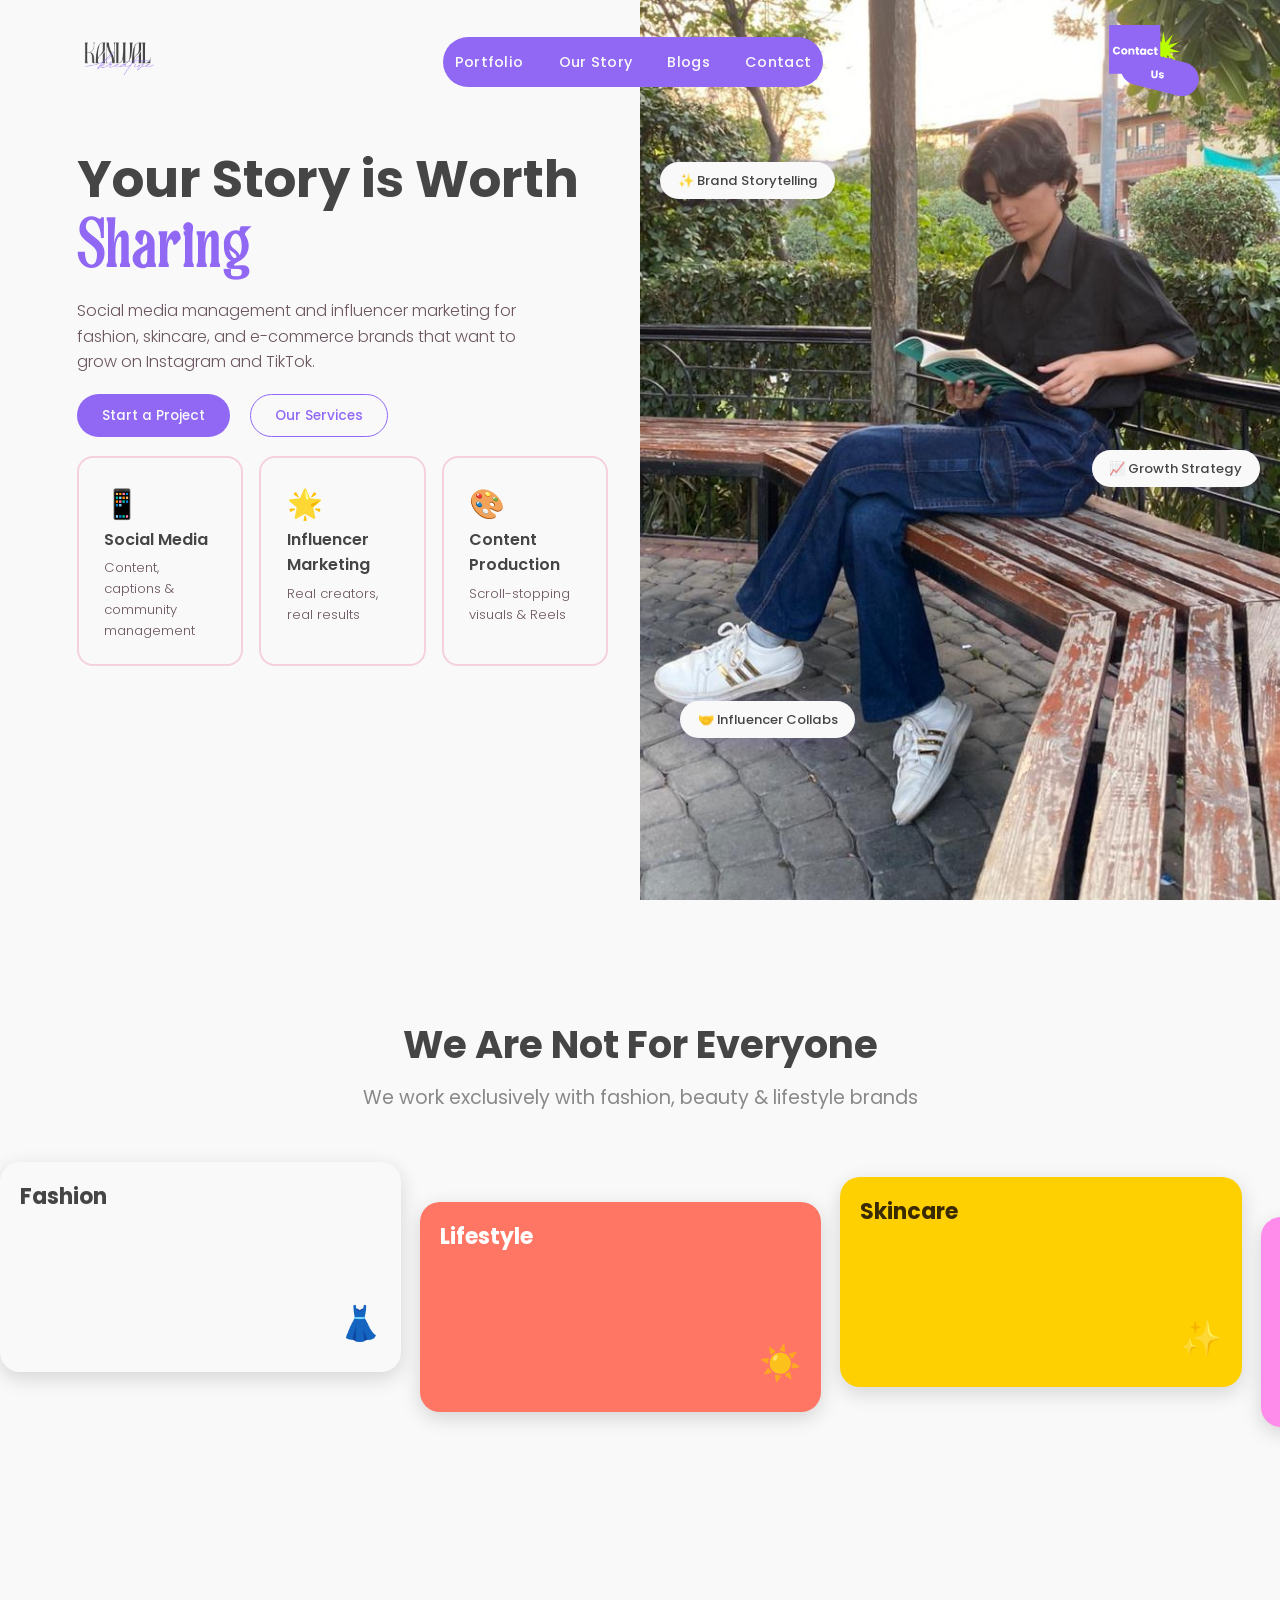
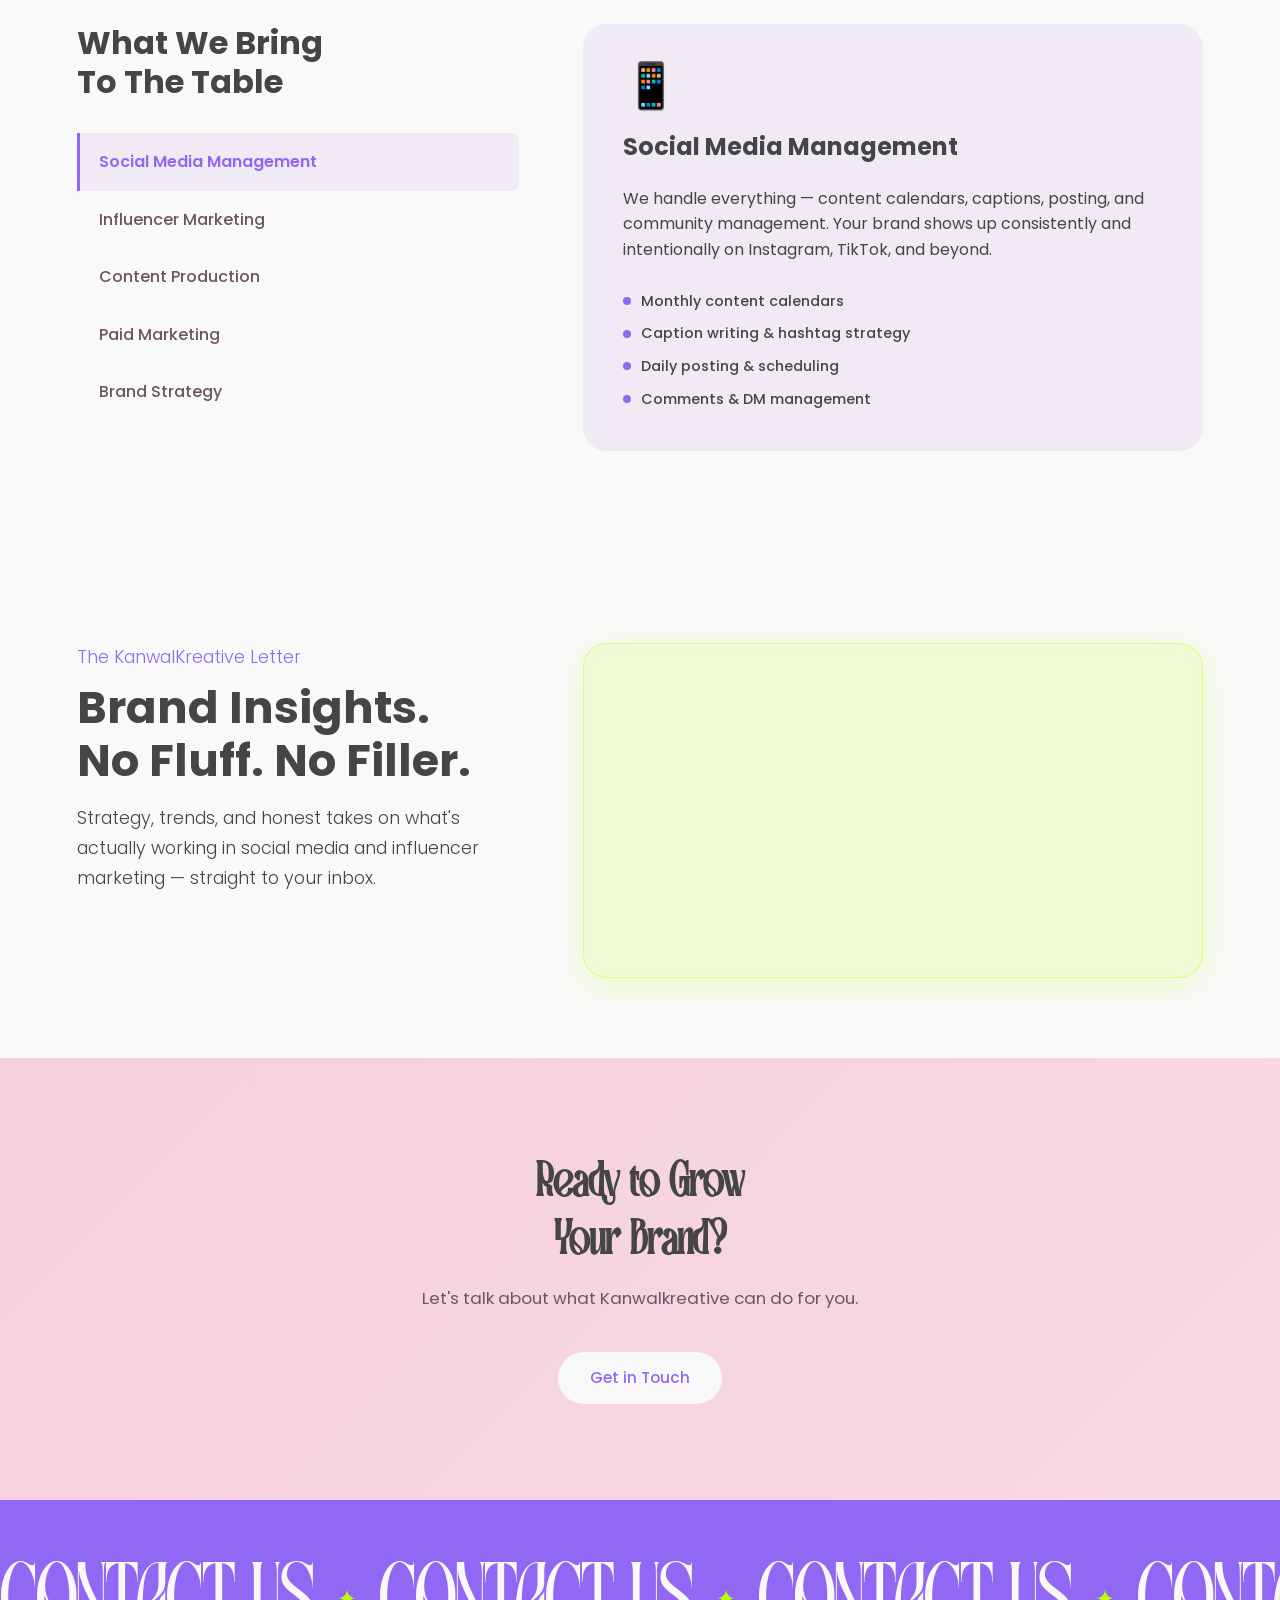
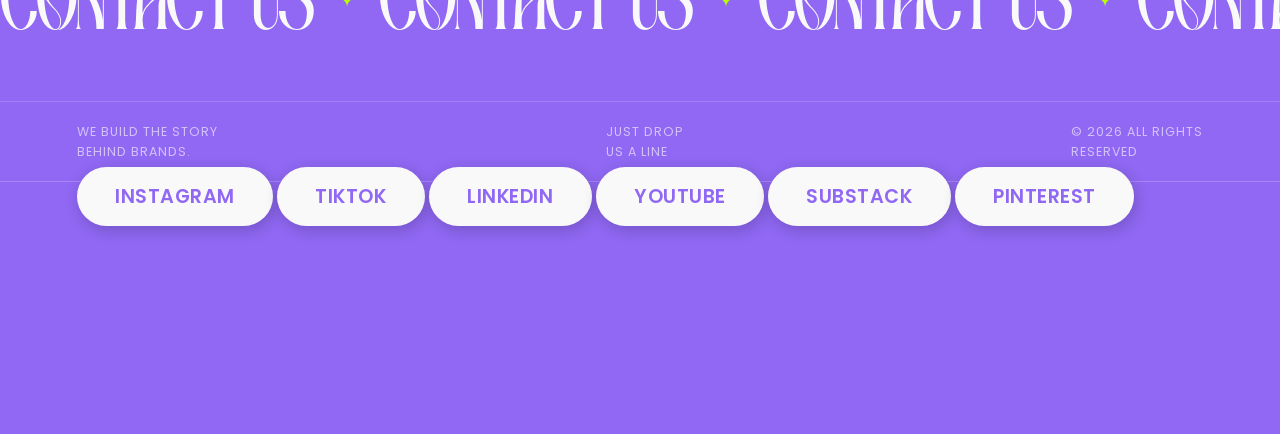
==== commit b32e6da1: "Revise footer stickers and links for social media Updated social media links and styles in the foote" ====
--- a/homepage.html
+++ b/homepage.html
@@ -214,17 +214,17 @@
 
   <div class="footer-stickers">
 
-    <div class="sticker sticker-round drag" style="left: 4%; top: 30px;"></div>
-    <div class="sticker sticker-round drag" style="left: 40%; top: 60px;"></div>
-    <div class="sticker sticker-round drag" style="right: 4%; top: 20px;"></div>
-
-    <a href="https://instagram.com/kanwalkreative" target="_blank" class="sticker sticker-pill drag" style="left: 20%; top: 20px;">Instagram</a>
-    <a href="https://tiktok.com/@kanwalkreative" target="_blank" class="sticker sticker-pill drag" style="left: 50%; top: 5px;">TikTok</a>
-    <a href="https://linkedin.com/company/kanwalkreative" target="_blank" class="sticker sticker-pill drag" style="left: 12%; top: 130px;">LinkedIn</a>
-    <a href="https://youtube.com/@kanwalkreative" target="_blank" class="sticker sticker-pill drag" style="left: 58%; top: 120px;">YouTube</a>
-    <a href="https://kanwalkreative.substack.com" target="_blank" class="sticker sticker-pill drag" style="left: 33%; top: 150px;">Substack</a>
-
-  </div>
+  <div class="vinyl drag" style="left: 3%; top: 20px;"></div>
+  <div class="vinyl drag" style="right: 3%; top: 20px;"></div>
+
+  <a href="https://www.instagram.com/kanwalkreative/" target="_blank" class="sticker-pill" style="--r: -8deg; top: 30px; left: 28%;">Instagram</a>
+  <a href="https://www.tiktok.com/@kanwalkreative" target="_blank" class="sticker-pill" style="--r: 5deg; top: 10px; left: 48%;">TikTok</a>
+  <a href="https://www.linkedin.com/company/kanwalkreative/" target="_blank" class="sticker-pill" style="--r: -12deg; top: 110px; left: 22%;">LinkedIn</a>
+  <a href="https://www.youtube.com/@kanwalkreative" target="_blank" class="sticker-pill" style="--r: 8deg; top: 100px; left: 52%;">YouTube</a>
+  <a href="https://sadiazubair.substack.com/" target="_blank" class="sticker-pill" style="--r: -5deg; top: 160px; left: 35%;">Substack</a>
+  <a href="https://www.pinterest.com/kanwalkreative/" target="_blank" class="sticker-pill" style="--r: 10deg; top: 150px; left: 58%;">Pinterest</a>
+
+</div>
 
 </footer>
 
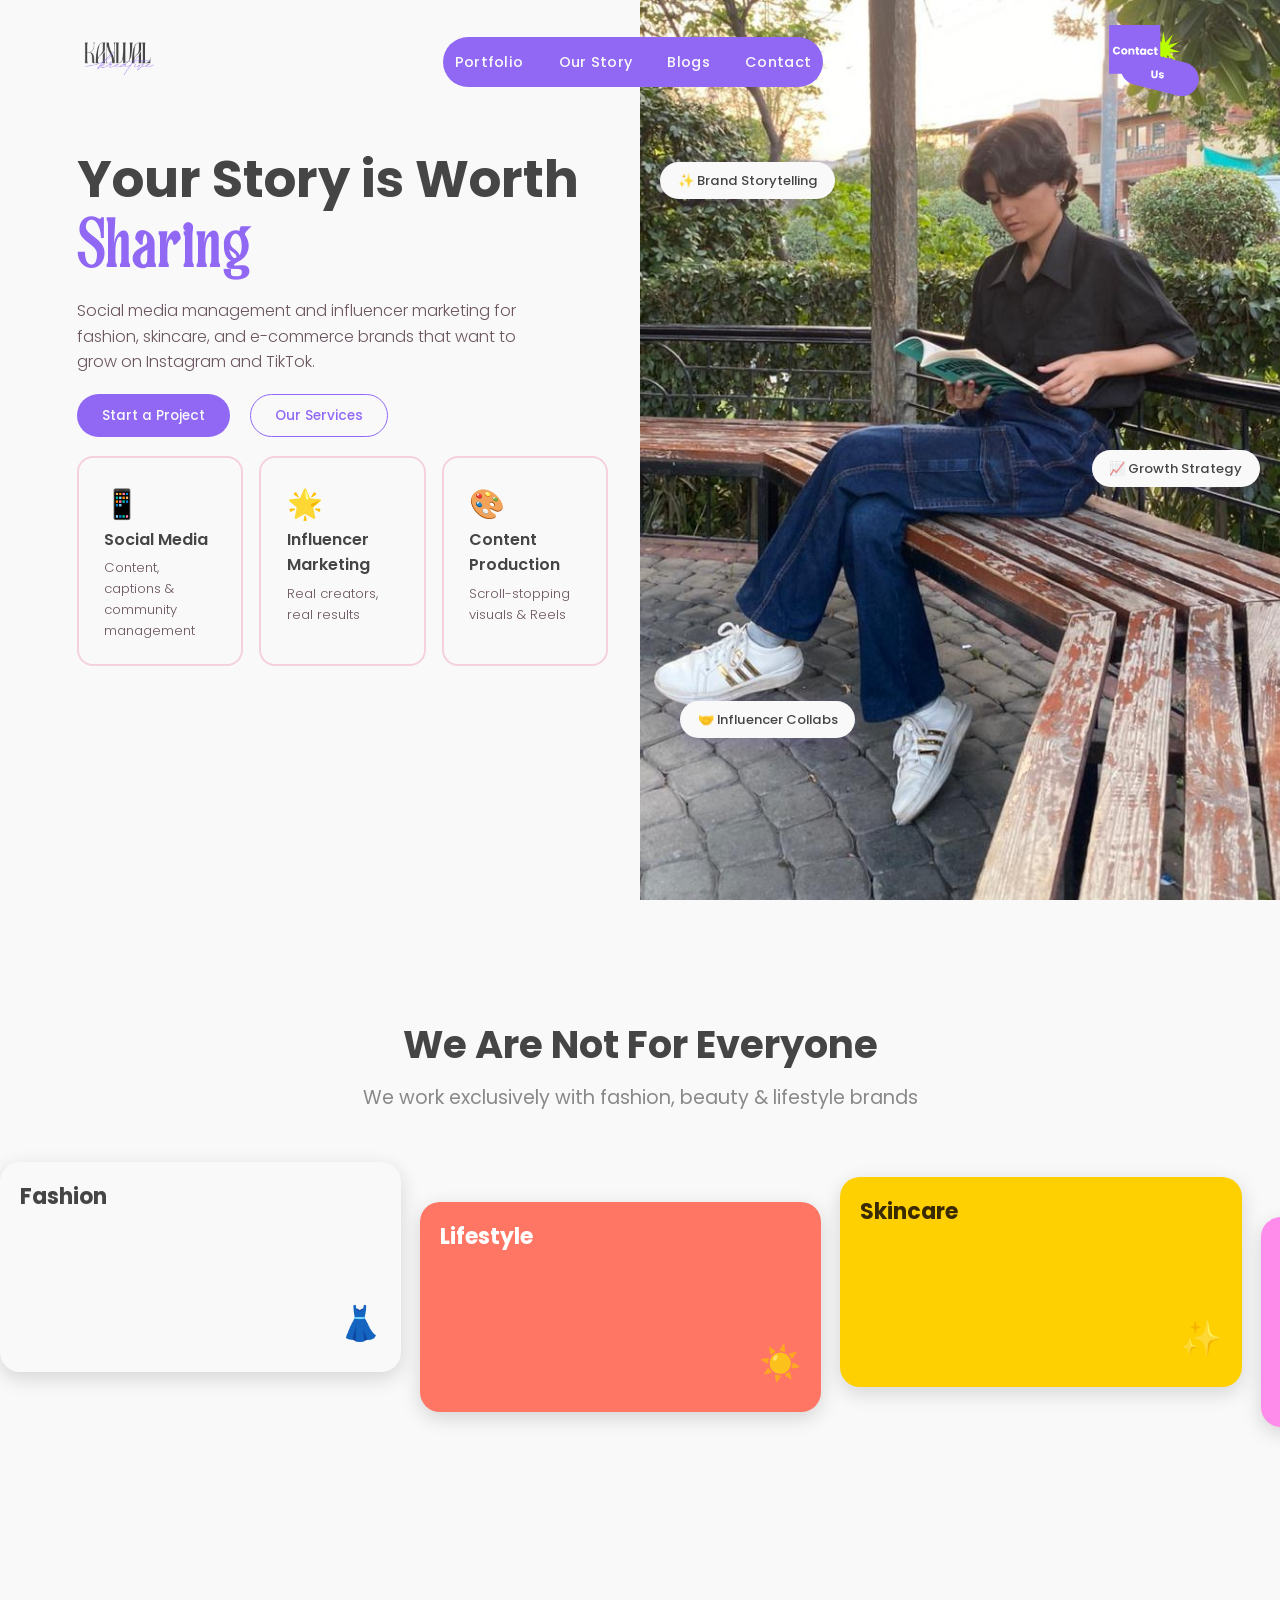
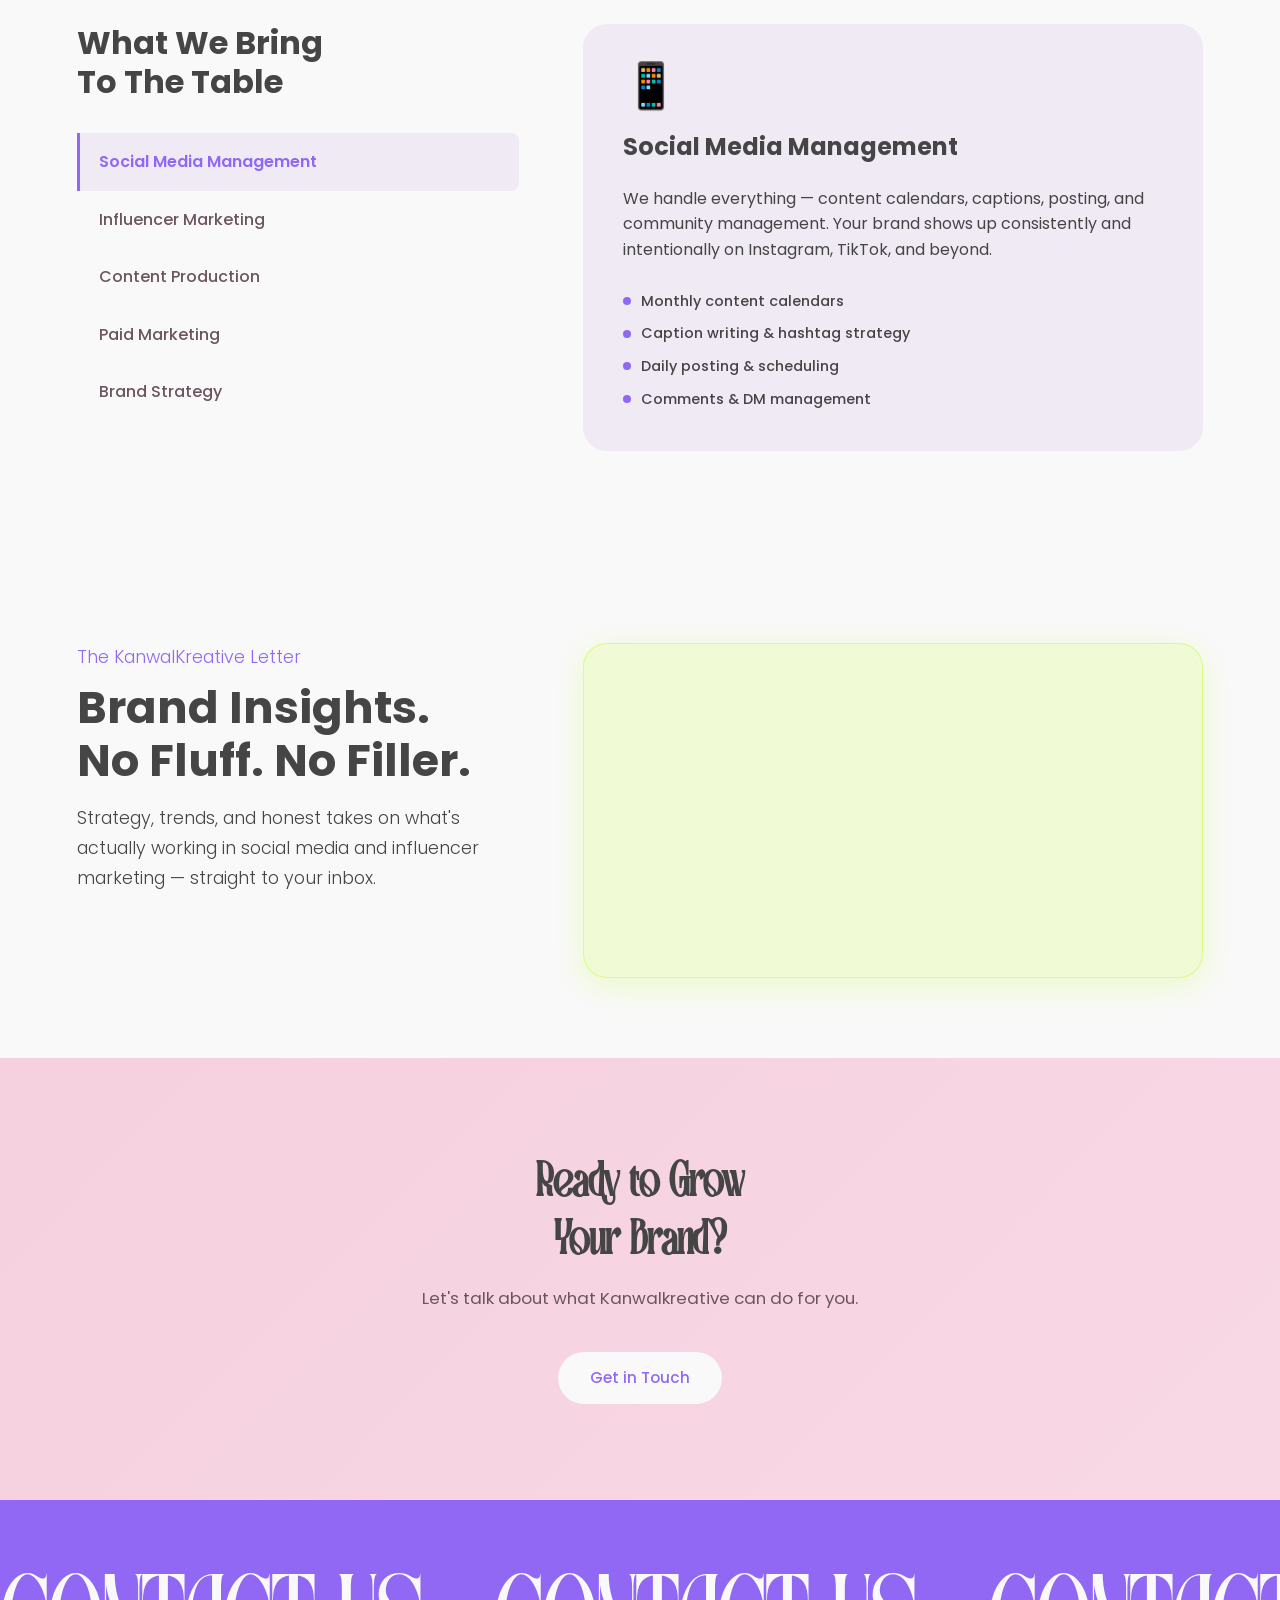
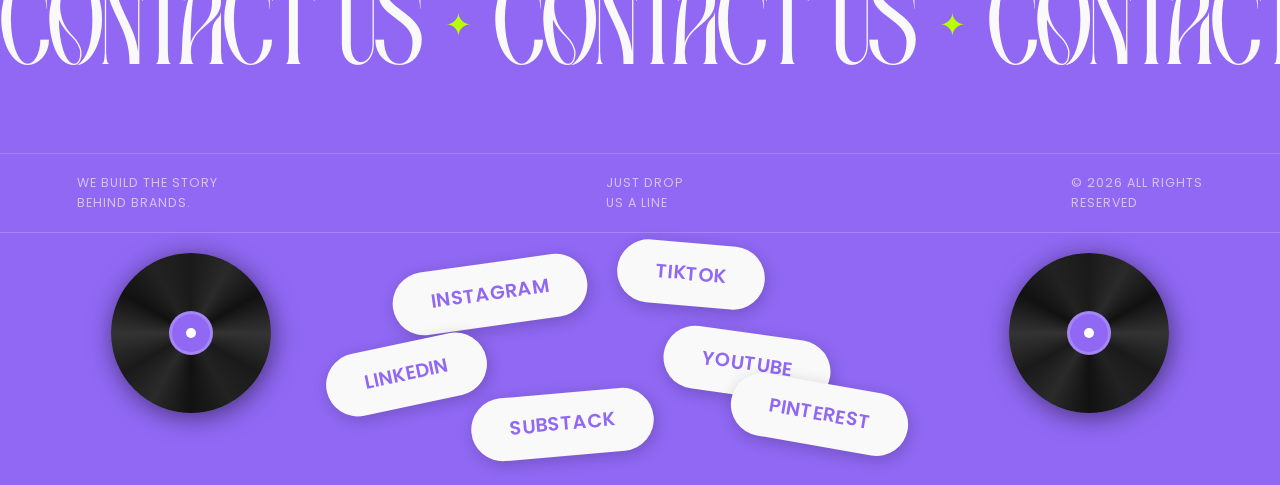
==== commit b6952c24: "Enhance footer marquee with more contact entries Updated footer marquee to include additional 'CONTA" ====
--- a/homepage.html
+++ b/homepage.html
@@ -197,14 +197,18 @@
   <!-- FOOTER -->
   <footer class="footer-new">
 
-  <div class="footer-marquee">
-    <div class="footer-marquee-track">
-      <span>CONTACT US</span><span class="star">✦</span>
-      <span>CONTACT US</span><span class="star">✦</span>
-      <span>CONTACT US</span><span class="star">✦</span>
-      <span>CONTACT US</span><span class="star">✦</span>
-    </div>
-  </div>
+ <div class="footer-marquee">
+  <div class="footer-marquee-track">
+    <span>CONTACT US</span><span class="star">✦</span>
+    <span>CONTACT US</span><span class="star">✦</span>
+    <span>CONTACT US</span><span class="star">✦</span>
+    <span>CONTACT US</span><span class="star">✦</span>
+    <span>CONTACT US</span><span class="star">✦</span>
+    <span>CONTACT US</span><span class="star">✦</span>
+    <span>CONTACT US</span><span class="star">✦</span>
+    <span>CONTACT US</span><span class="star">✦</span>
+  </div>
+</div>
 
   <div class="footer-meta">
     <p>We build the story<br/>behind brands.</p>
--- a/style.css
+++ b/style.css
@@ -578,14 +578,14 @@
   width: max-content;
   animation: marquee 18s linear infinite;
   font-family: 'Famog', serif;
-  font-size: clamp(3rem, 8vw, 6rem);
+  font-size: clamp(4rem, 10vw, 8rem);
   letter-spacing: -2px;
   color: var(--white);
   align-items: center;
 }
 
 .footer-marquee-track .star {
-  font-size: 1.5rem;
+  font-size: 2rem;
   color: var(--green);
 }
 
@@ -612,16 +612,13 @@
 .drag { cursor: grab; position: absolute; }
 .drag:active { cursor: grabbing; }
 
-/* Vinyl sticker */
-.sticker-round {
-  width: 110px;
-  height: 110px;
+/* Vinyl */
+.vinyl {
+  width: 160px;
+  height: 160px;
   border-radius: 50%;
-  display: flex;
-  align-items: center;
-  justify-content: center;
   position: absolute;
-  box-shadow: 2px 4px 20px rgba(0,0,0,0.4);
+  box-shadow: 2px 4px 24px rgba(0,0,0,0.5);
   background: conic-gradient(
     #1a1a1a 0deg, #2a2a2a 30deg,
     #111 60deg, #333 90deg,
@@ -632,24 +629,29 @@
     #1a1a1a 360deg
   );
   animation: vinyl-spin 4s linear infinite;
-}
-
-.sticker-round::before {
+  cursor: grab;
+}
+
+.vinyl::before {
   content: '';
   position: absolute;
-  width: 32px;
-  height: 32px;
+  top: 50%; left: 50%;
+  transform: translate(-50%, -50%);
+  width: 44px;
+  height: 44px;
   border-radius: 50%;
   background: var(--purple);
   border: 3px solid rgba(255,255,255,0.2);
   z-index: 2;
 }
 
-.sticker-round::after {
+.vinyl::after {
   content: '';
   position: absolute;
-  width: 8px;
-  height: 8px;
+  top: 50%; left: 50%;
+  transform: translate(-50%, -50%);
+  width: 10px;
+  height: 10px;
   border-radius: 50%;
   background: #fff;
   z-index: 3;
@@ -659,9 +661,9 @@
   from { transform: rotate(0deg); }
   to   { transform: rotate(360deg); }
 }
-
-/* Pill stickers */
+/* Pills — scattered, not draggable */
 .sticker-pill {
+  position: absolute;
   background: var(--white);
   color: var(--purple);
   padding: 1rem 2.4rem;
@@ -674,11 +676,14 @@
   box-shadow: 2px 4px 16px rgba(0,0,0,0.2);
   white-space: nowrap;
   text-decoration: none;
+  transform: rotate(var(--r, 0deg));
+  transition: transform 0.2s, background 0.2s, color 0.2s;
 }
 
 .sticker-pill:hover {
   background: var(--green);
   color: var(--ink);
+  transform: rotate(var(--r, 0deg)) translateY(-4px);
 }
     /* RESPONSIVE */
     @media (max-width: 768px) {
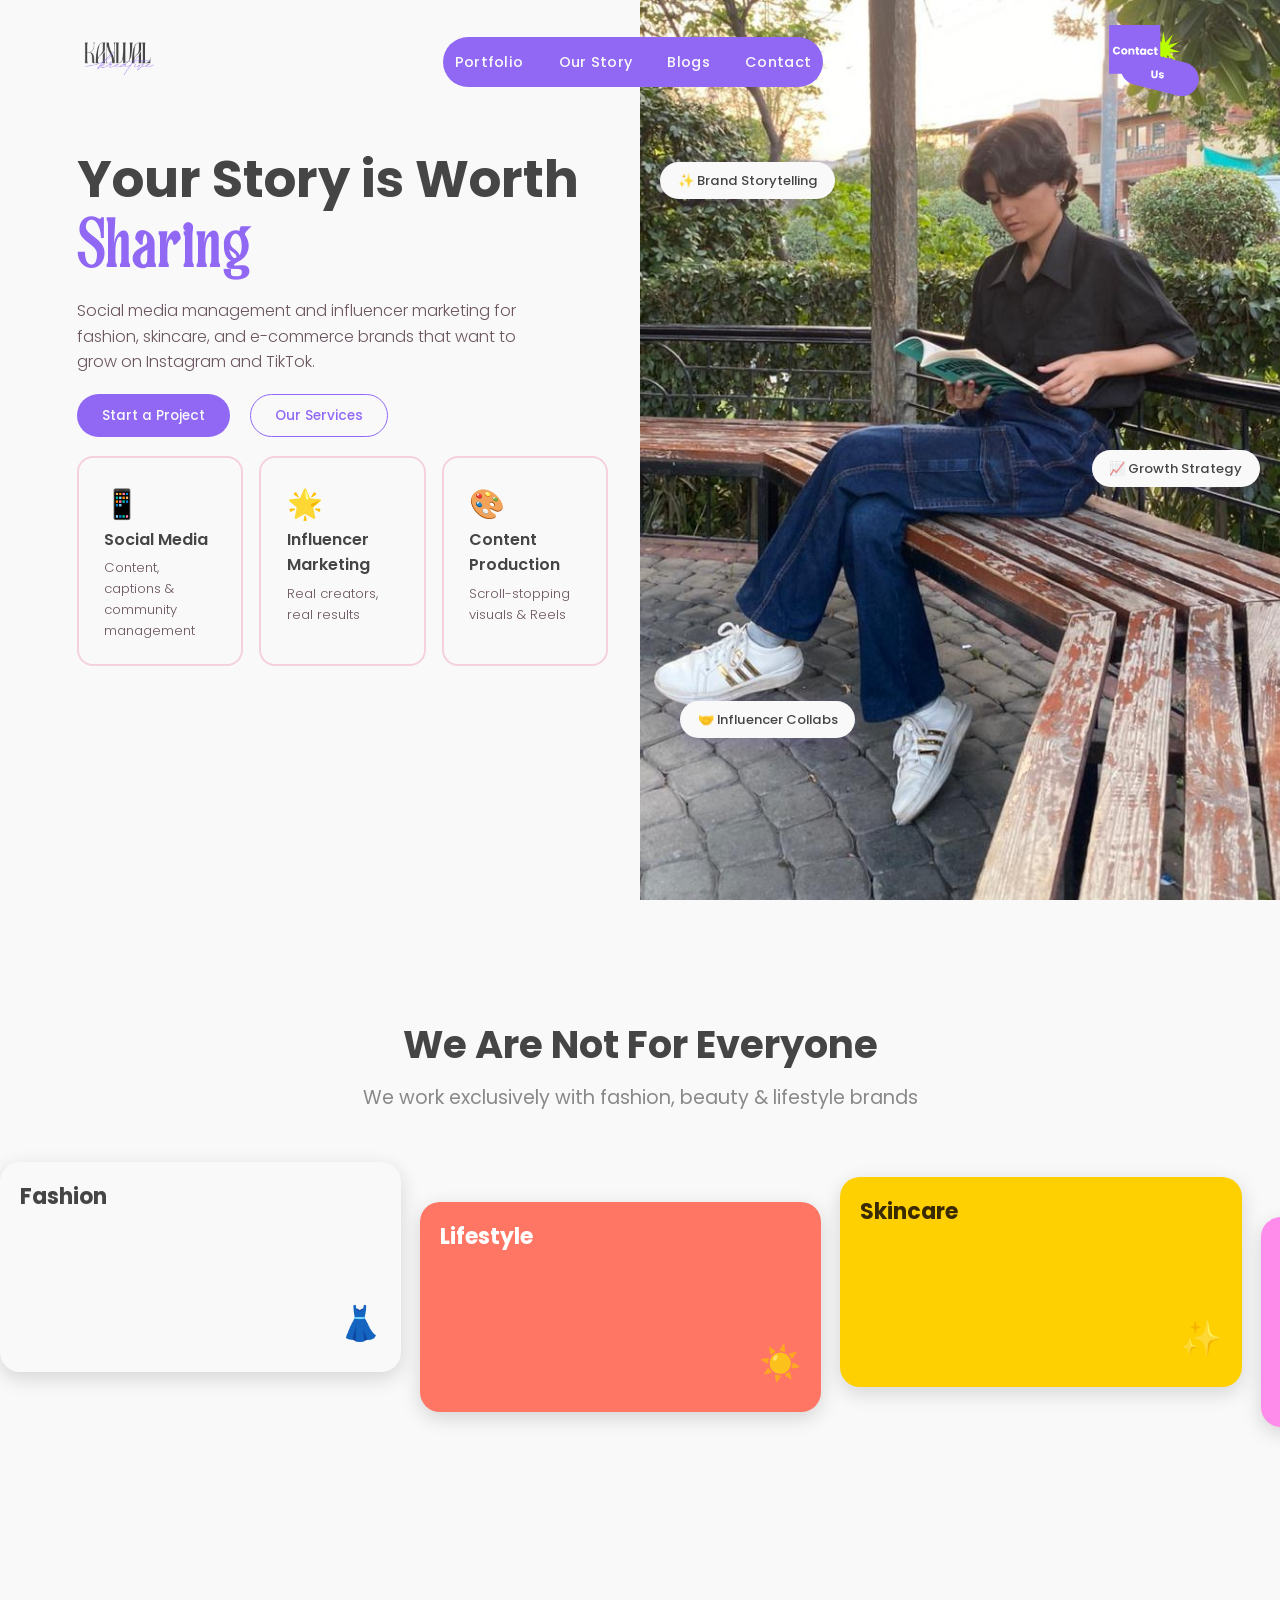
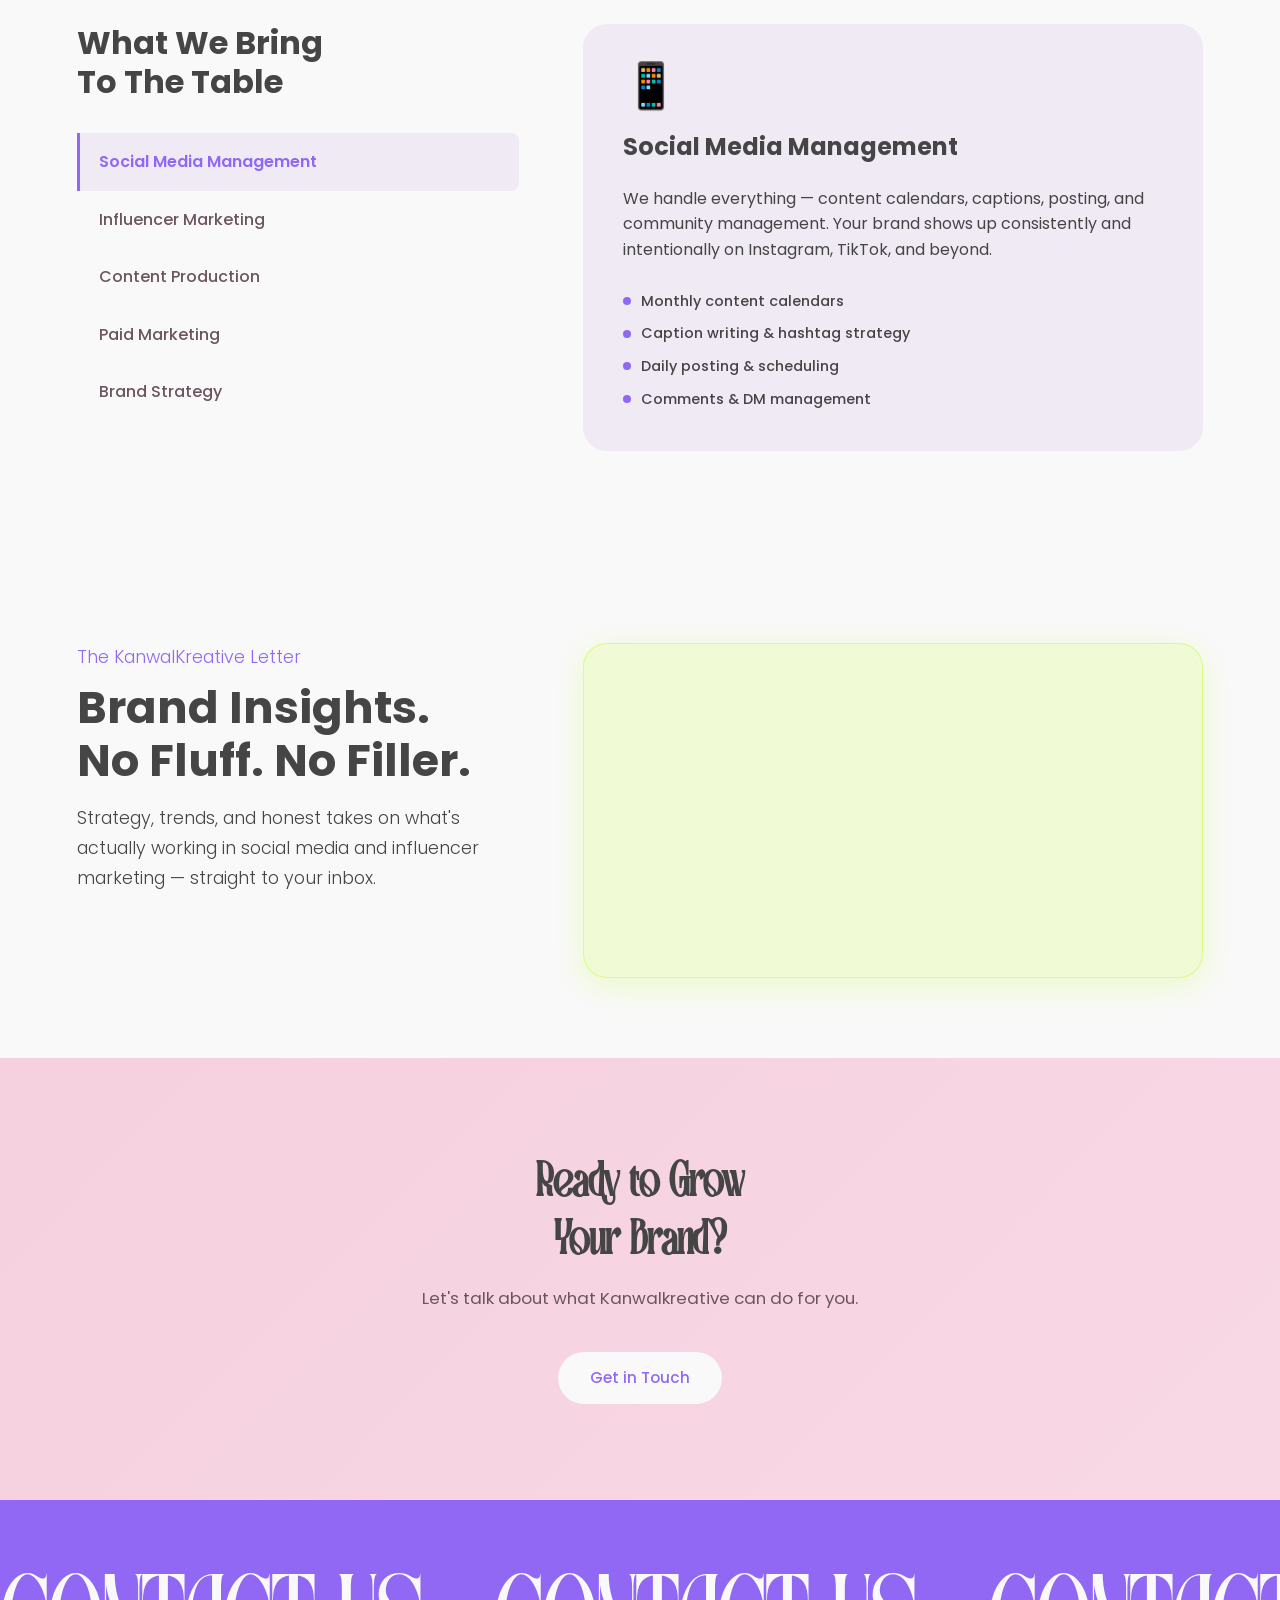
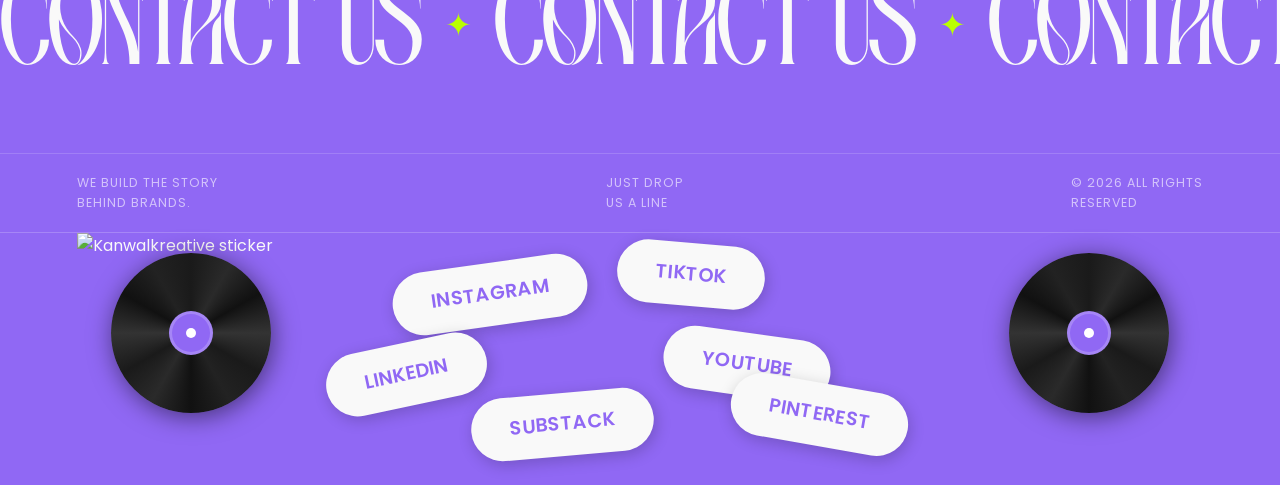
==== commit 1fa1de49: "Add Kanwalkreative sticker image to footer" ====
--- a/homepage.html
+++ b/homepage.html
@@ -220,7 +220,7 @@
 
   <div class="vinyl drag" style="left: 3%; top: 20px;"></div>
   <div class="vinyl drag" style="right: 3%; top: 20px;"></div>
-
+  <img src="Group_1.svg" alt="Kanwalkreative sticker" class="footer-sticker-img" />
   <a href="https://www.instagram.com/kanwalkreative/" target="_blank" class="sticker-pill" style="--r: -8deg; top: 30px; left: 28%;">Instagram</a>
   <a href="https://www.tiktok.com/@kanwalkreative" target="_blank" class="sticker-pill" style="--r: 5deg; top: 10px; left: 48%;">TikTok</a>
   <a href="https://www.linkedin.com/company/kanwalkreative/" target="_blank" class="sticker-pill" style="--r: -12deg; top: 110px; left: 22%;">LinkedIn</a>
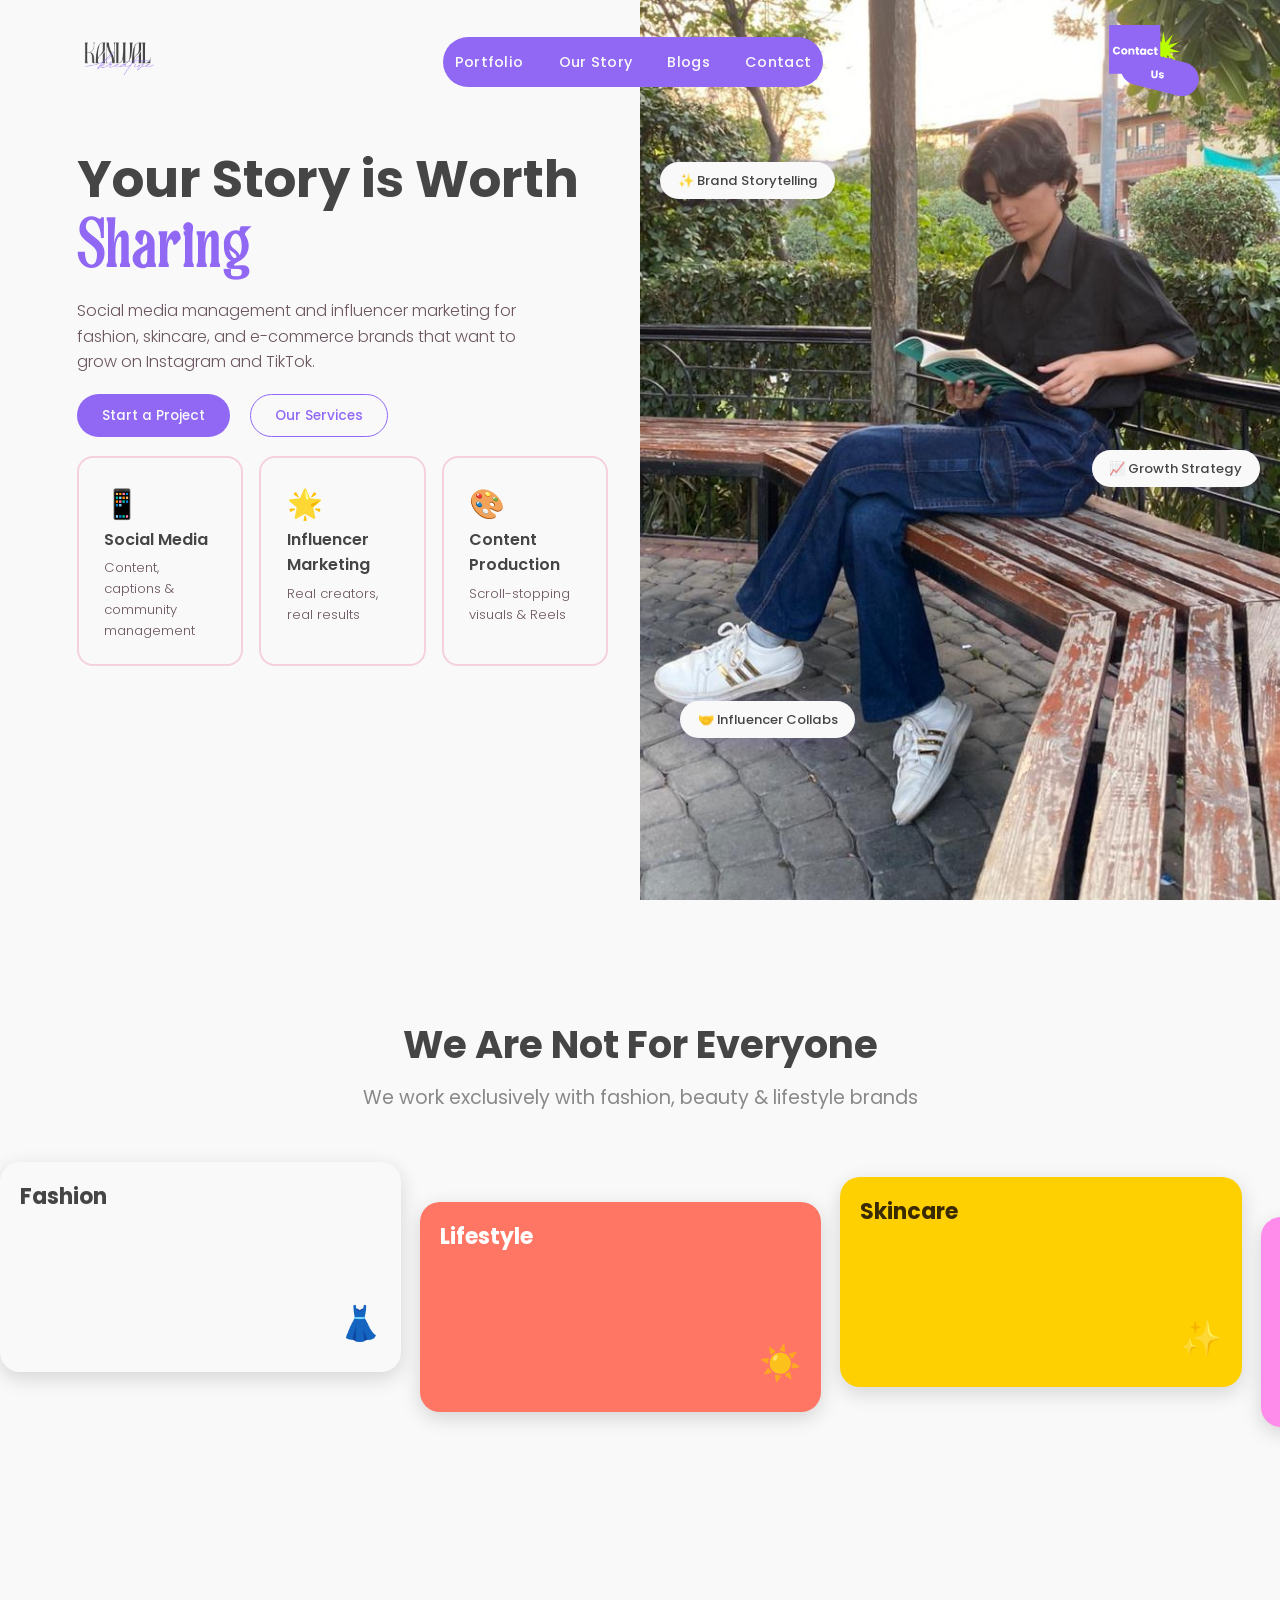
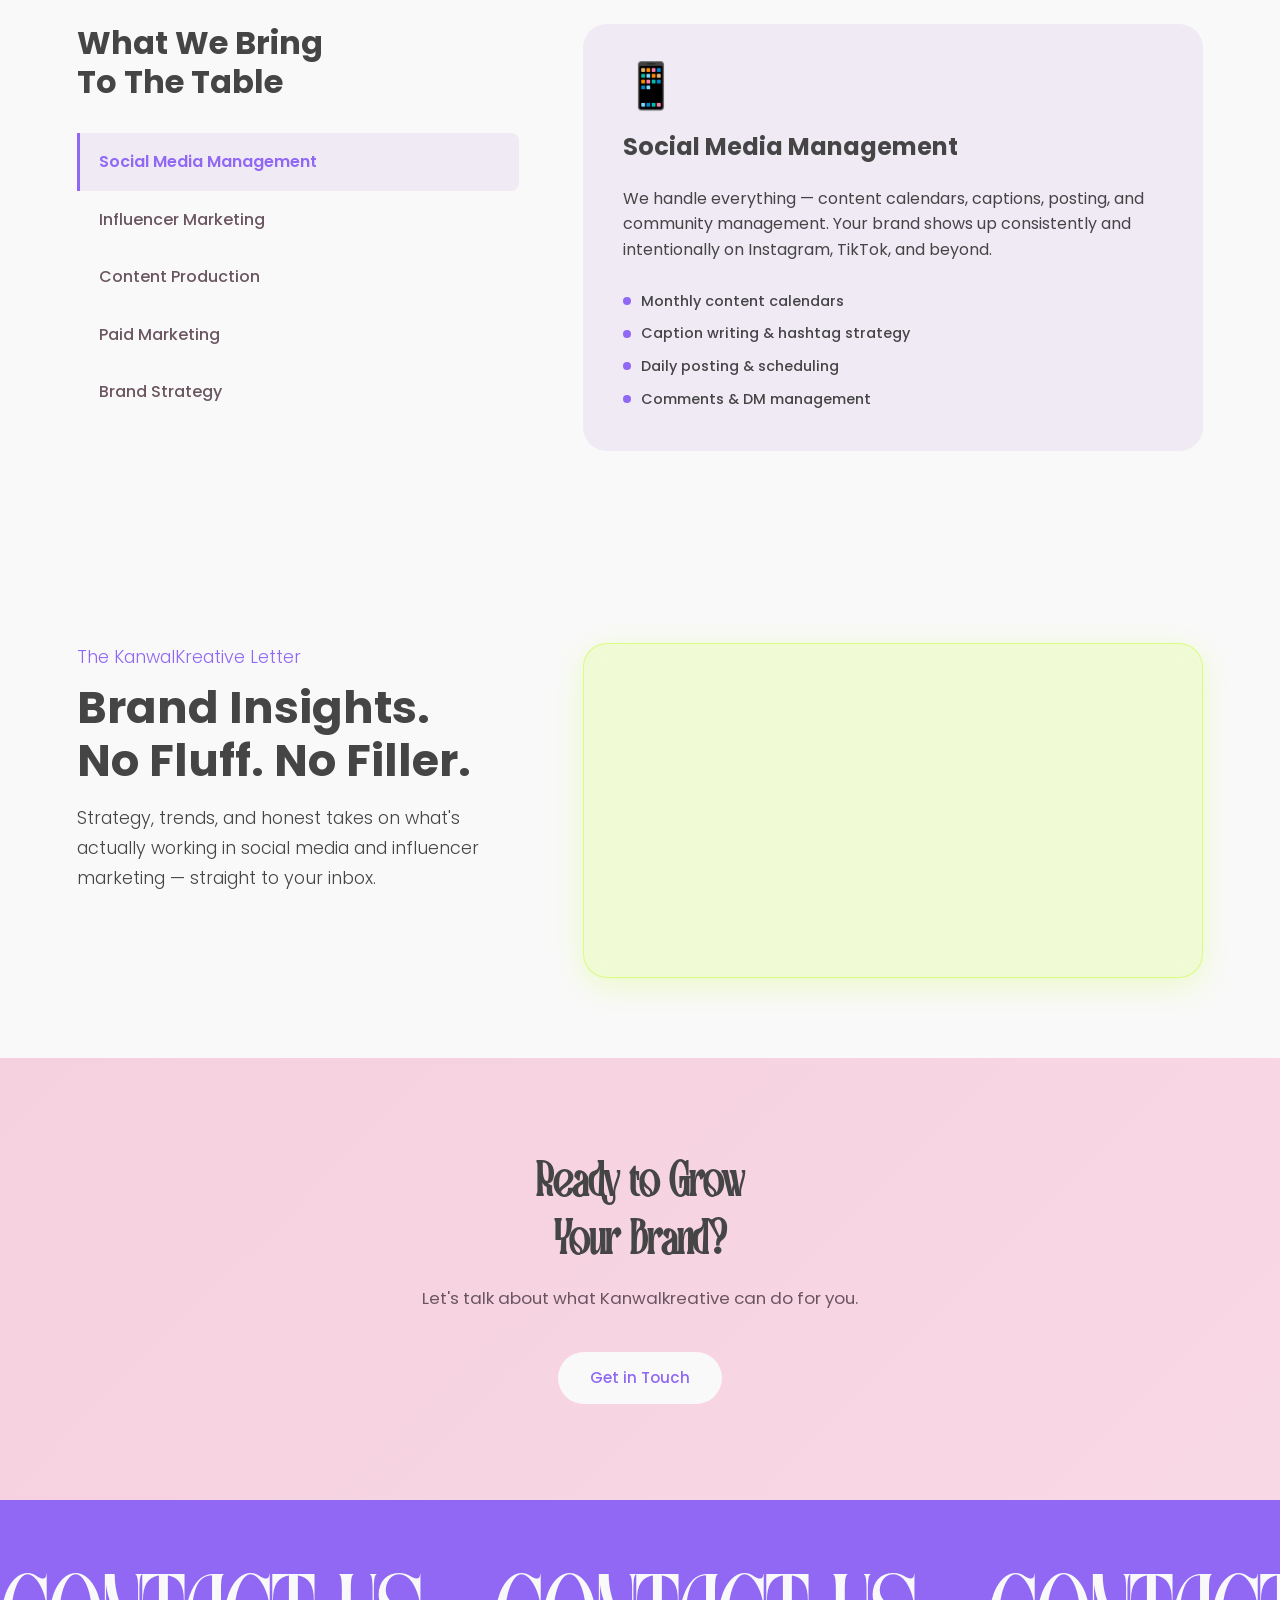
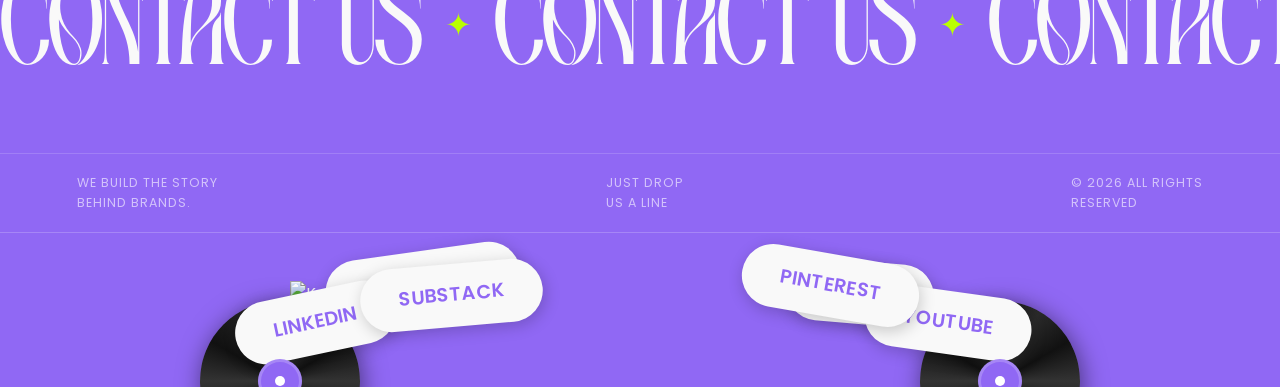
==== commit 923863d8: "Update homepage.html" ====
--- a/homepage.html
+++ b/homepage.html
@@ -217,17 +217,21 @@
   </div>
 
   <div class="footer-stickers">
-
-  <div class="vinyl drag" style="left: 3%; top: 20px;"></div>
-  <div class="vinyl drag" style="right: 3%; top: 20px;"></div>
-  <img src="Group_1.svg" alt="Kanwalkreative sticker" class="footer-sticker-img" />
-  <a href="https://www.instagram.com/kanwalkreative/" target="_blank" class="sticker-pill" style="--r: -8deg; top: 30px; left: 28%;">Instagram</a>
-  <a href="https://www.tiktok.com/@kanwalkreative" target="_blank" class="sticker-pill" style="--r: 5deg; top: 10px; left: 48%;">TikTok</a>
-  <a href="https://www.linkedin.com/company/kanwalkreative/" target="_blank" class="sticker-pill" style="--r: -12deg; top: 110px; left: 22%;">LinkedIn</a>
-  <a href="https://www.youtube.com/@kanwalkreative" target="_blank" class="sticker-pill" style="--r: 8deg; top: 100px; left: 52%;">YouTube</a>
-  <a href="https://sadiazubair.substack.com/" target="_blank" class="sticker-pill" style="--r: -5deg; top: 160px; left: 35%;">Substack</a>
-  <a href="https://www.pinterest.com/kanwalkreative/" target="_blank" class="sticker-pill" style="--r: 10deg; top: 150px; left: 58%;">Pinterest</a>
-
+  <div class="footer-sticker-center">
+
+    <div class="vinyl" style="left: -90px; top: 20px;"></div>
+    <div class="vinyl" style="right: -90px; top: 20px;"></div>
+
+    <img src="Group_1.svg" alt="Kanwalkreative sticker" class="footer-sticker-img" />
+
+    <a href="https://www.instagram.com/kanwalkreative/" target="_blank" class="sticker-pill" style="--r: -8deg; top: -30px; left: 5%;">Instagram</a>
+    <a href="https://www.tiktok.com/@kanwalkreative" target="_blank" class="sticker-pill" style="--r: 5deg; top: -20px; right: 8%;">TikTok</a>
+    <a href="https://www.linkedin.com/company/kanwalkreative/" target="_blank" class="sticker-pill" style="--r: -12deg; top: 40%; left: -8%;">LinkedIn</a>
+    <a href="https://www.youtube.com/@kanwalkreative" target="_blank" class="sticker-pill" style="--r: 8deg; top: 40%; right: -6%;">YouTube</a>
+    <a href="https://sadiazubair.substack.com/" target="_blank" class="sticker-pill" style="--r: -5deg; bottom: -20px; left: 10%;">Substack</a>
+    <a href="https://www.pinterest.com/kanwalkreative/" target="_blank" class="sticker-pill" style="--r: 10deg; bottom: -10px; right: 10%;">Pinterest</a>
+
+  </div>
 </div>
 
 </footer>
--- a/style.css
+++ b/style.css
@@ -603,15 +603,26 @@
 }
 
 /* Sticker area */
+/* Sticker area */
 .footer-stickers {
+  display: flex;
+  justify-content: center;
+  align-items: center;
+  padding: 3rem 6vw;
+}
+
+.footer-sticker-center {
   position: relative;
-  height: 220px;
-  margin: 0 6vw;
-}
-
-.drag { cursor: grab; position: absolute; }
-.drag:active { cursor: grabbing; }
-
+  display: inline-block;
+  width: 100%;
+  max-width: 700px;
+}
+
+.footer-sticker-img {
+  width: 100%;
+  height: auto;
+  display: block;
+}
 /* Vinyl */
 .vinyl {
   width: 160px;
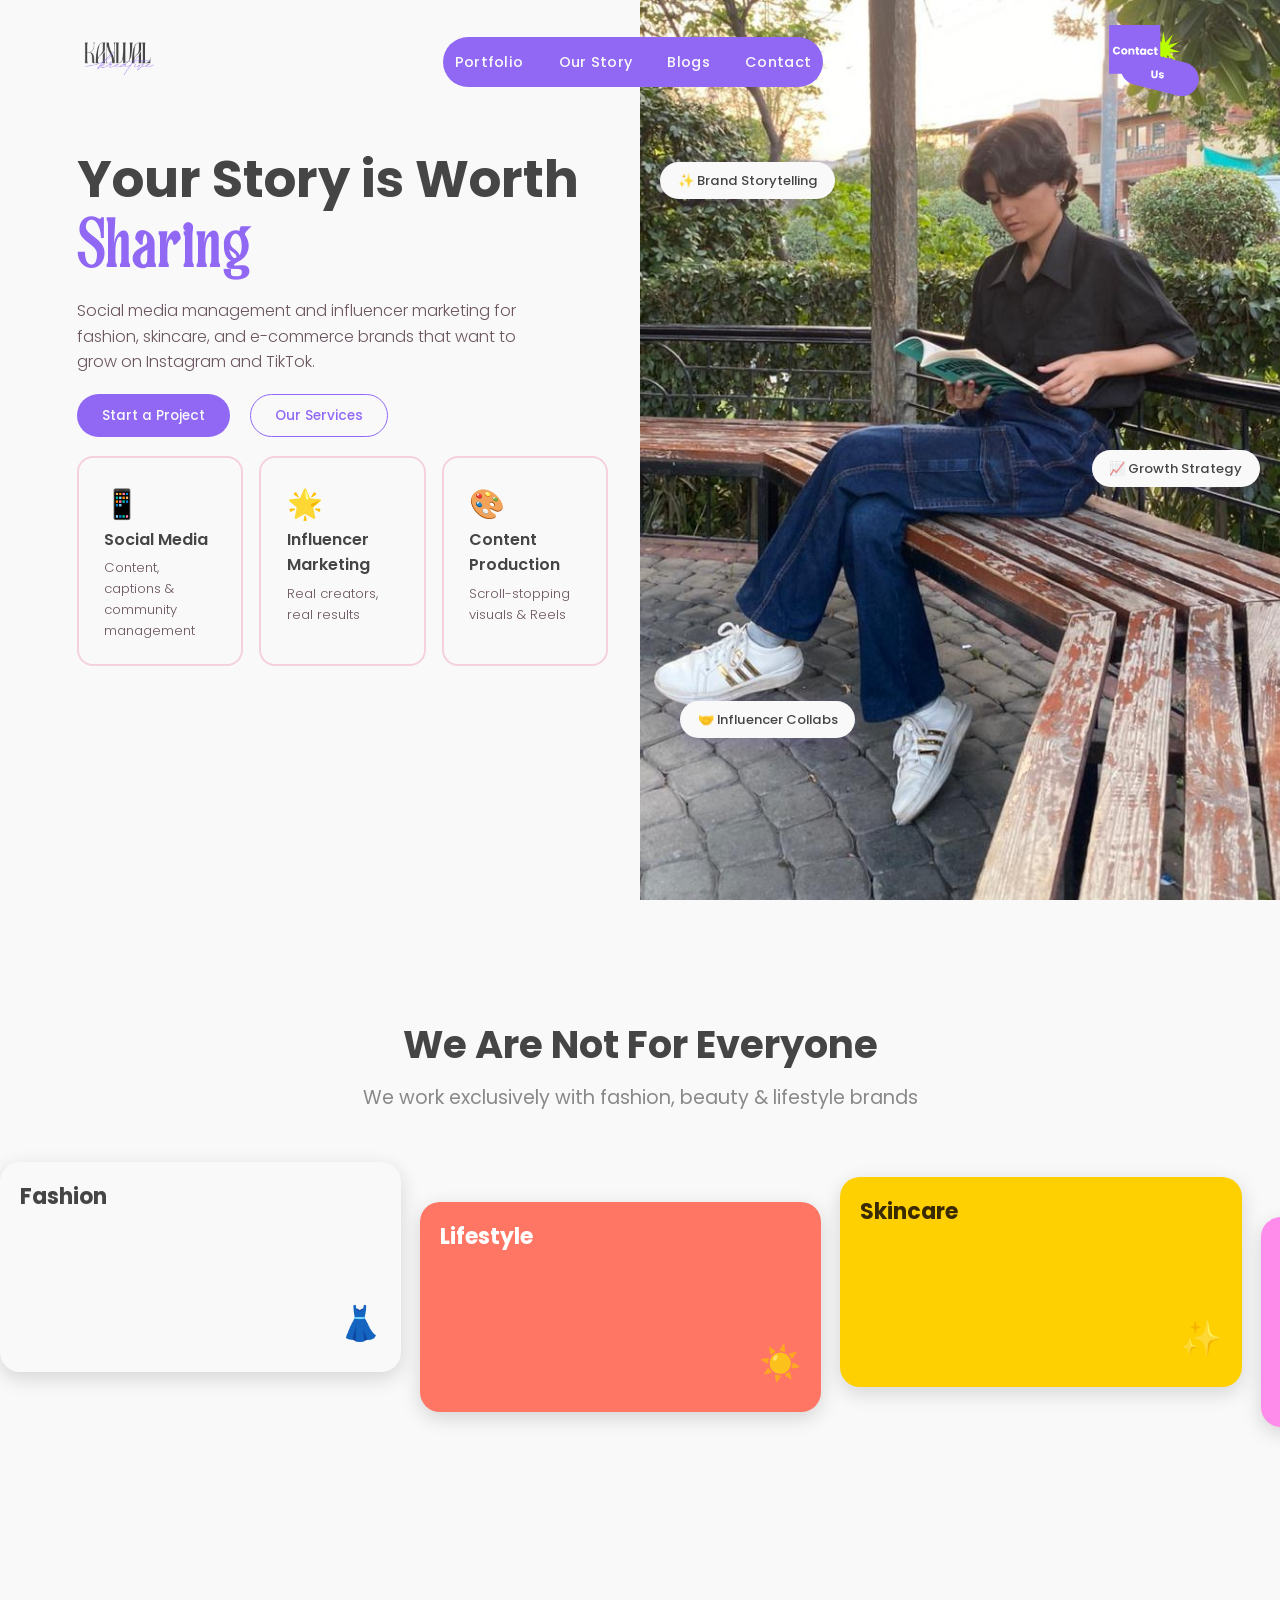
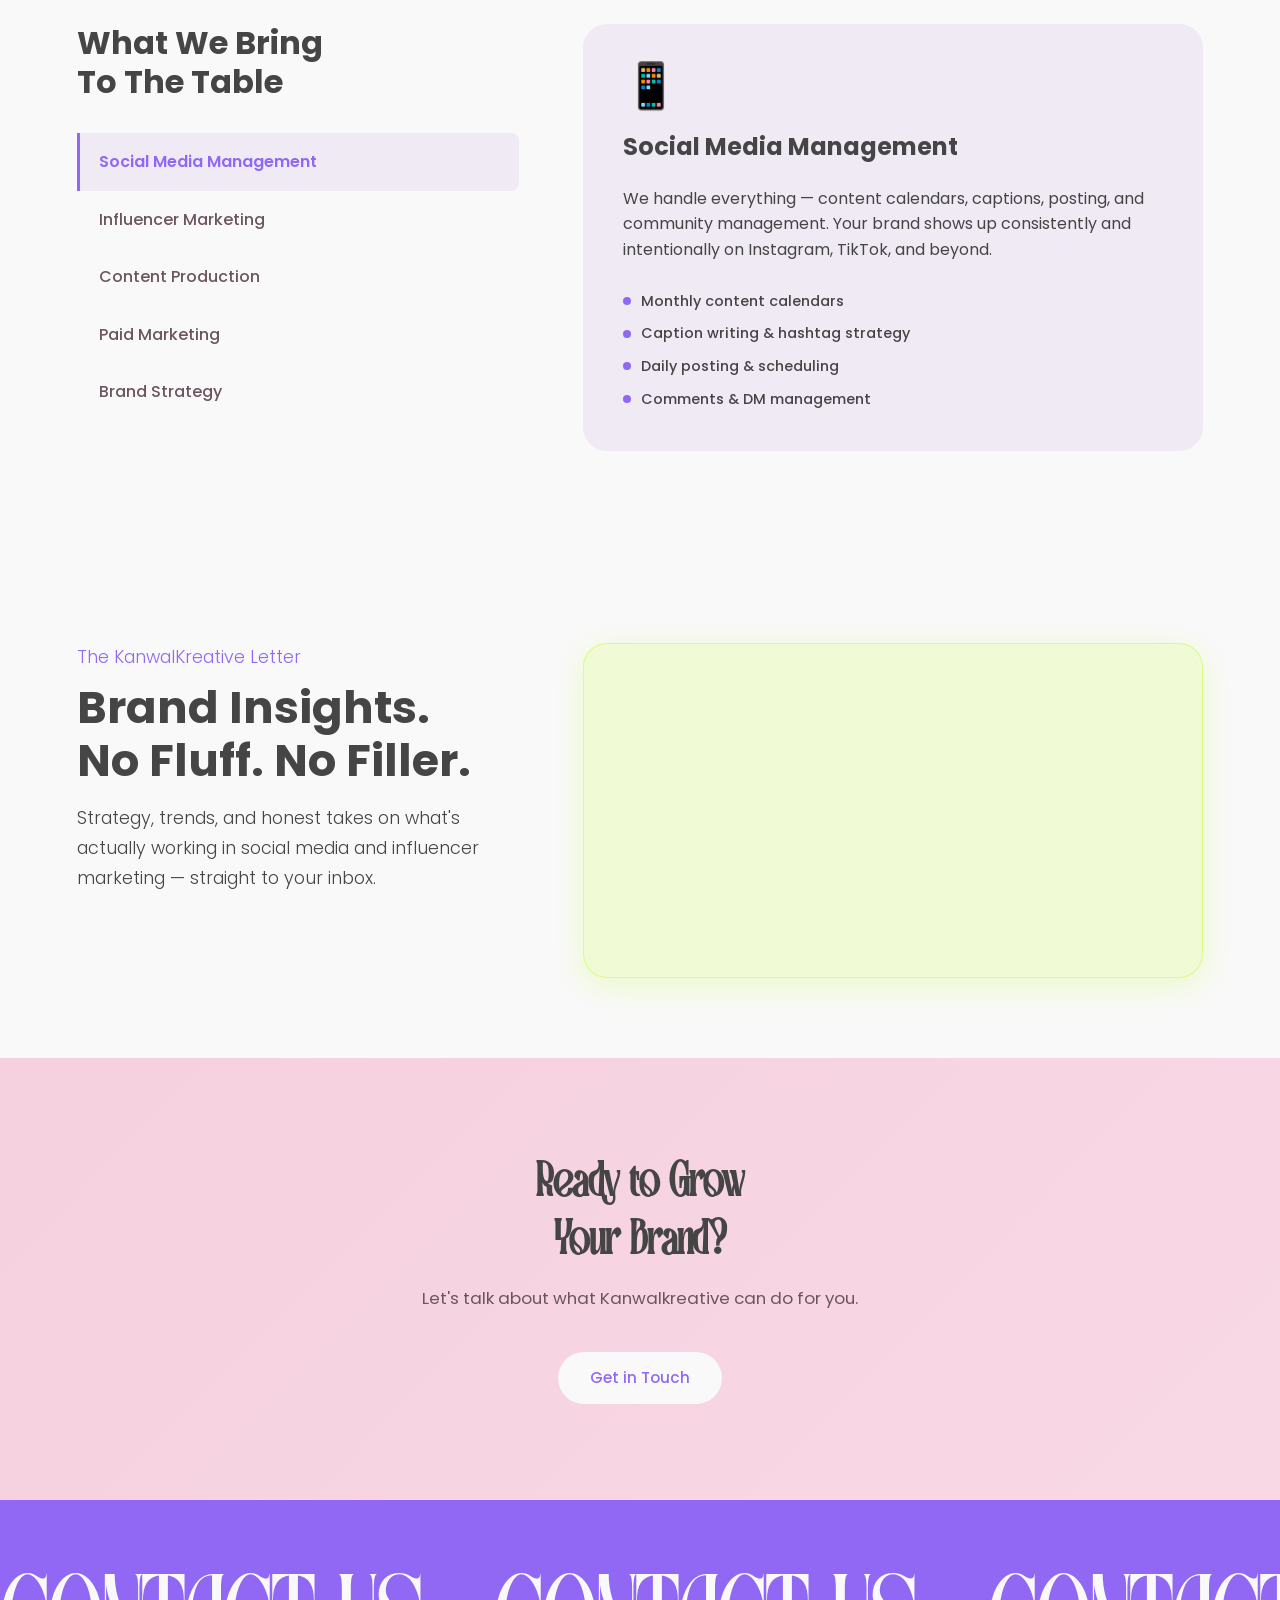
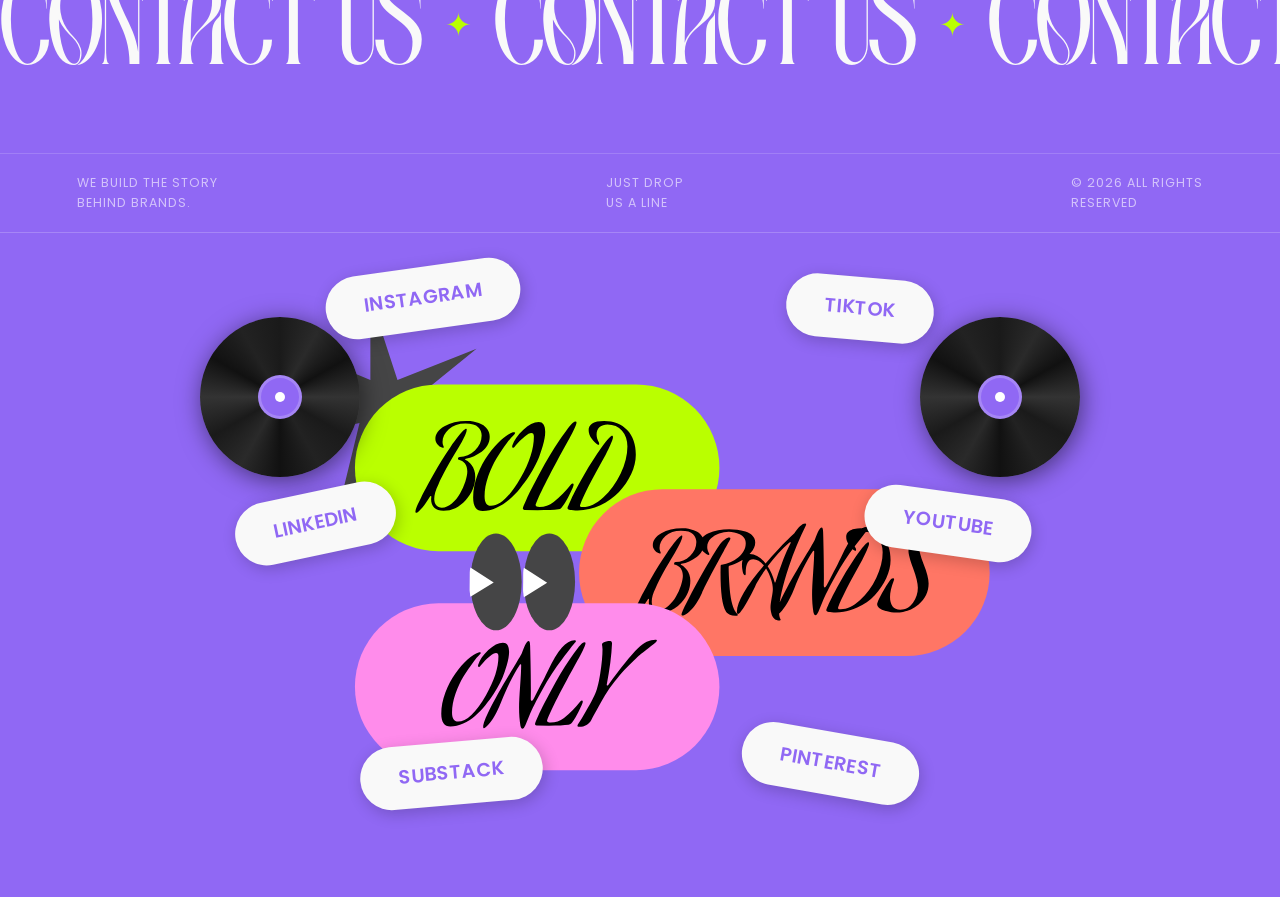
==== commit 8652c6ec: "Fix image source in homepage.html" ====
--- a/homepage.html
+++ b/homepage.html
@@ -222,7 +222,7 @@
     <div class="vinyl" style="left: -90px; top: 20px;"></div>
     <div class="vinyl" style="right: -90px; top: 20px;"></div>
 
-    <img src="Group_1.svg" alt="Kanwalkreative sticker" class="footer-sticker-img" />
+    <img src="Group 1.svg" alt="Kanwalkreative sticker" class="footer-sticker-img" />
 
     <a href="https://www.instagram.com/kanwalkreative/" target="_blank" class="sticker-pill" style="--r: -8deg; top: -30px; left: 5%;">Instagram</a>
     <a href="https://www.tiktok.com/@kanwalkreative" target="_blank" class="sticker-pill" style="--r: 5deg; top: -20px; right: 8%;">TikTok</a>
--- a/style.css
+++ b/style.css
@@ -608,7 +608,7 @@
   display: flex;
   justify-content: center;
   align-items: center;
-  padding: 3rem 6vw;
+  padding: 4rem 6vw 5rem;
 }
 
 .footer-sticker-center {
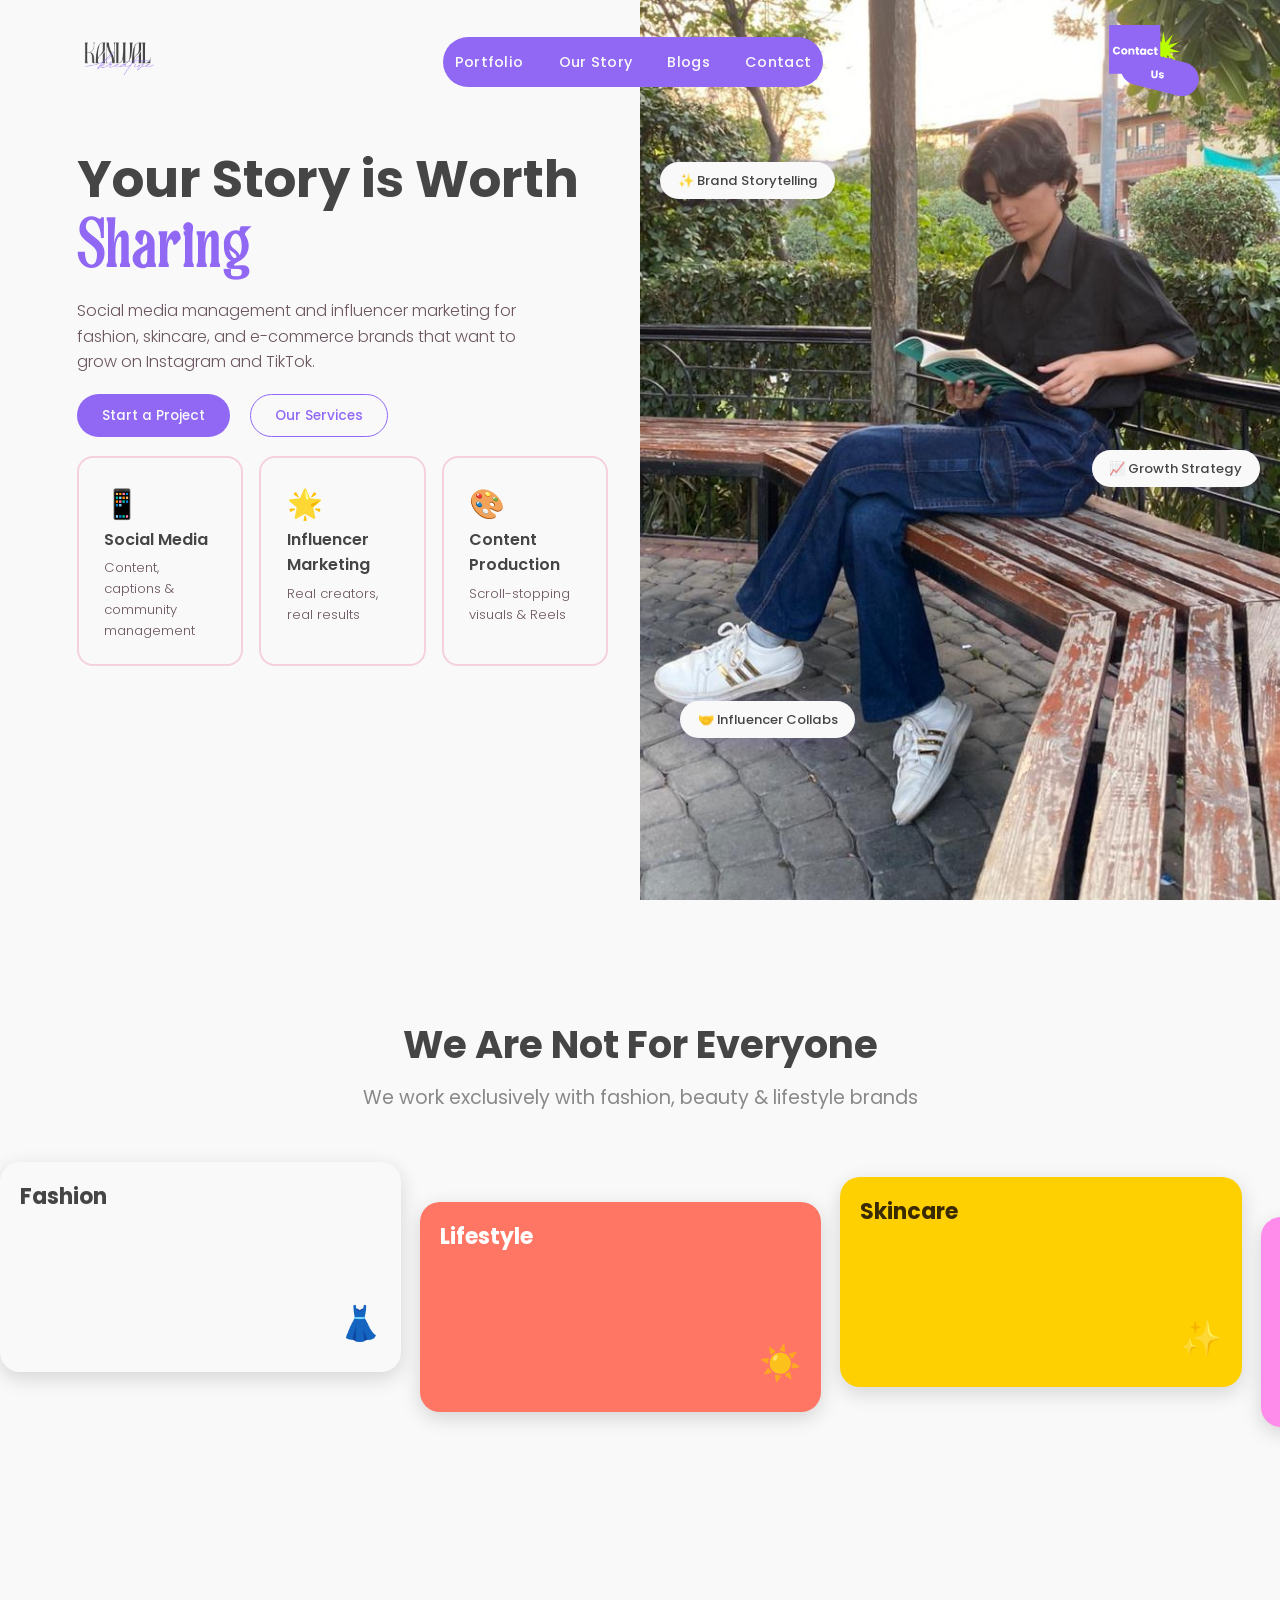
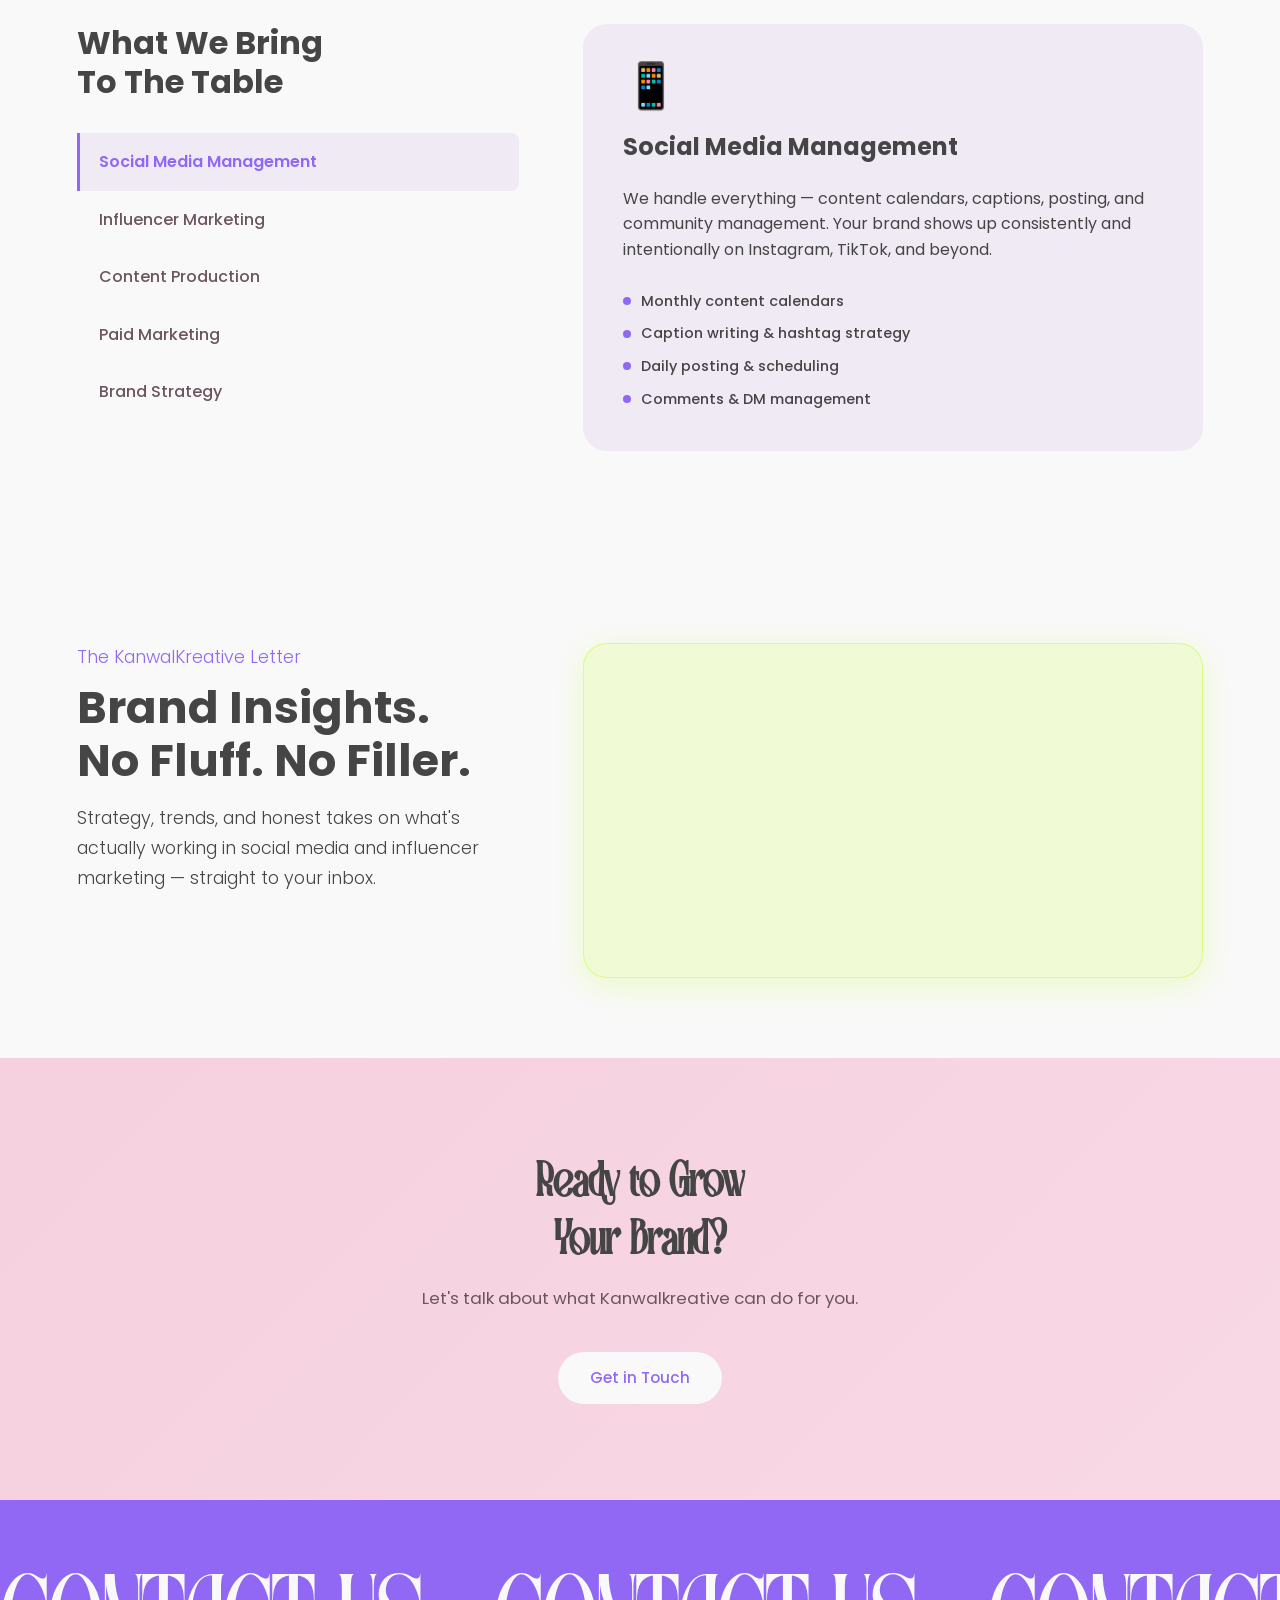
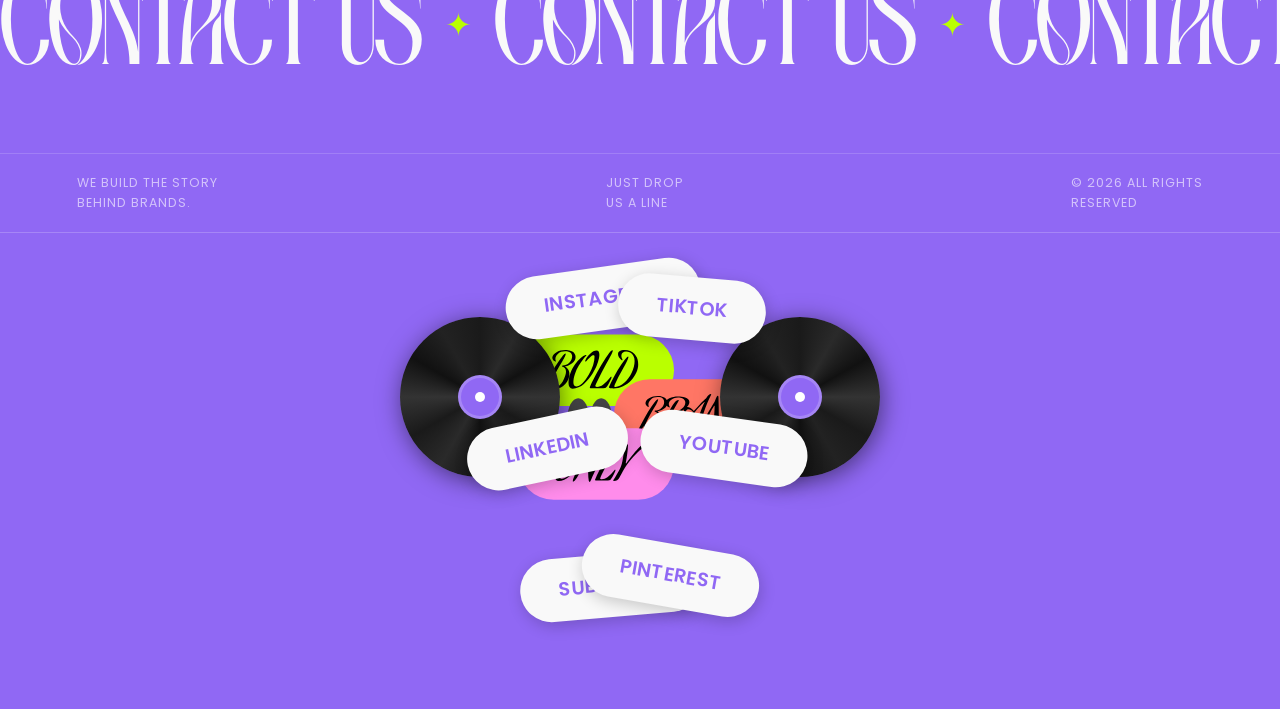
==== commit 213e1949: "Add checker divider to homepage" ====
--- a/homepage.html
+++ b/homepage.html
@@ -61,6 +61,8 @@
     <div class="floating-tag tag-3">🤝 Influencer Collabs</div>
   </div>
 </section>
+<!-- CHECKER DIVIDER -->
+<div class="checker-band"></div>
   <!-- Industries -->
 <section class="industries" id="industries">
   <h2 class="ind-title">We Are Not For Everyone</h2>
--- a/style.css
+++ b/style.css
@@ -615,7 +615,8 @@
   position: relative;
   display: inline-block;
   width: 100%;
-  max-width: 700px;
+  max-width: 300px;
+  min-height: 300px;
 }
 
 .footer-sticker-img {
